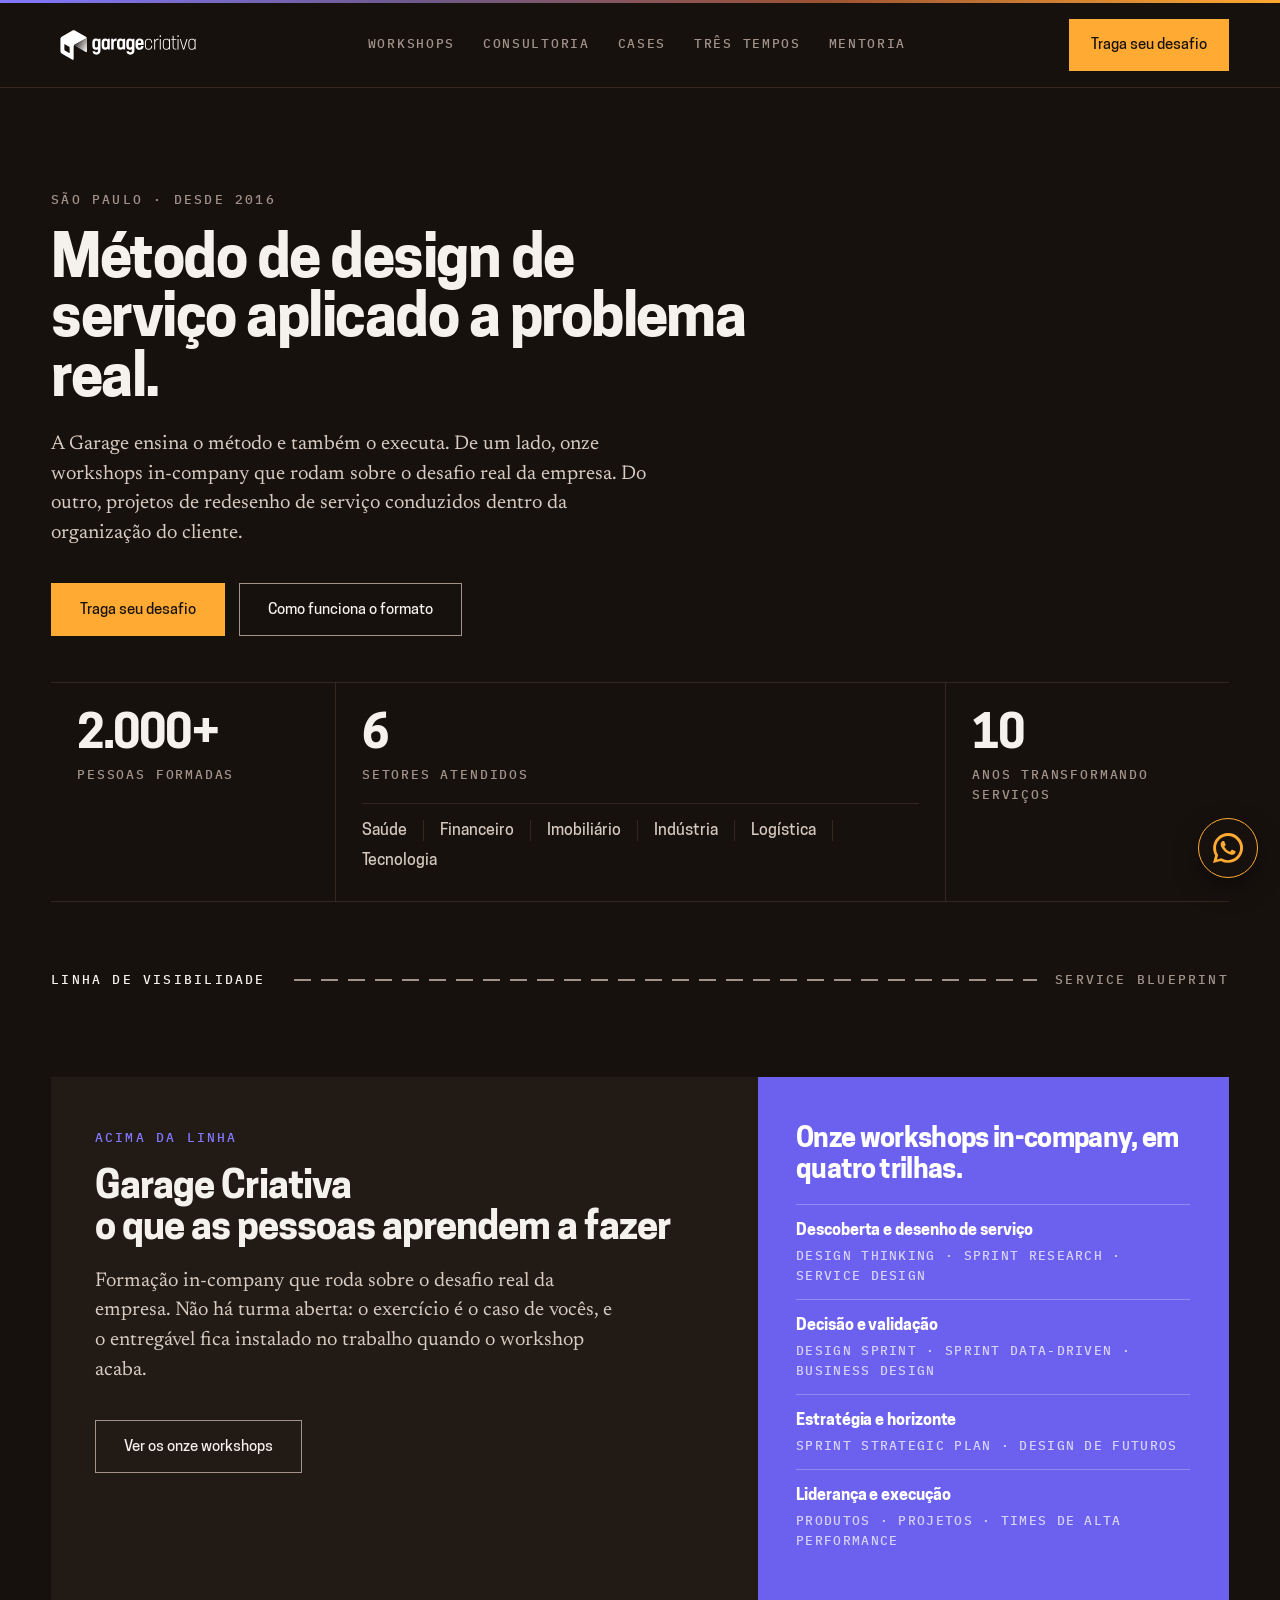
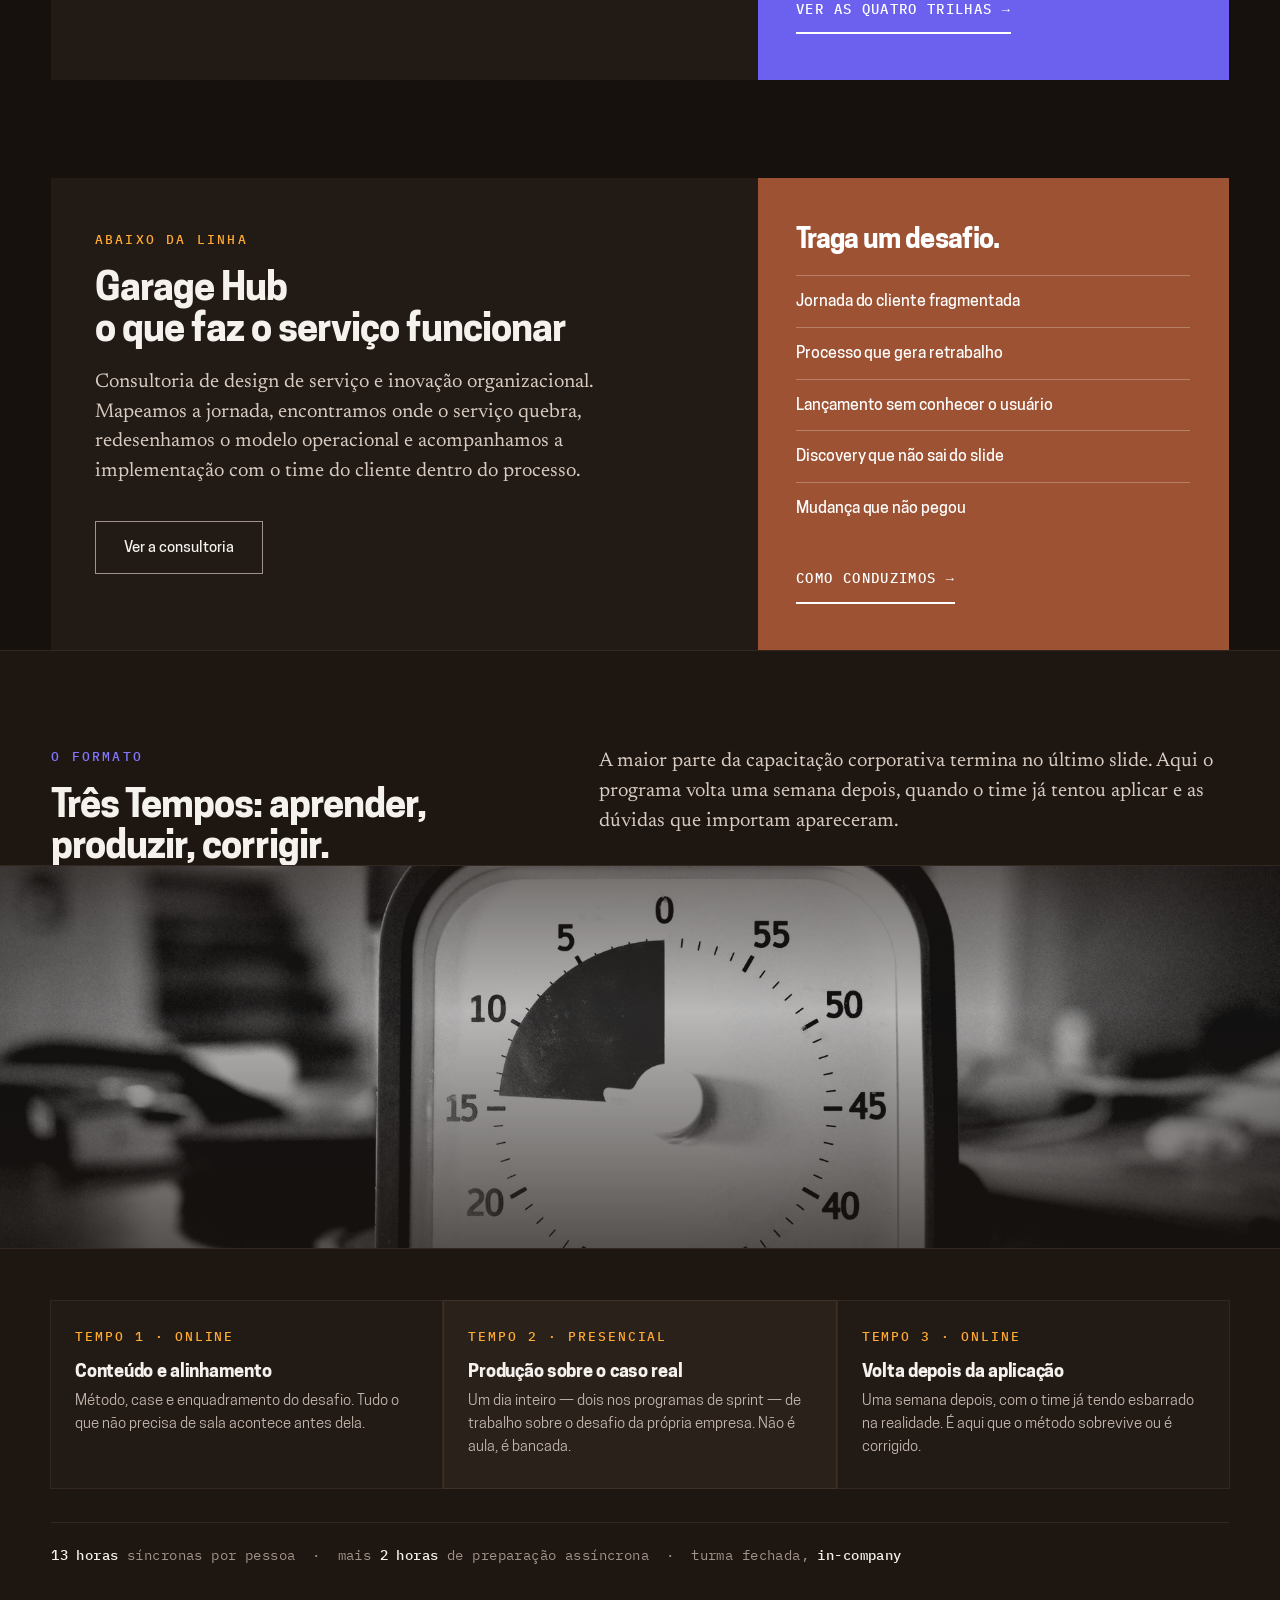
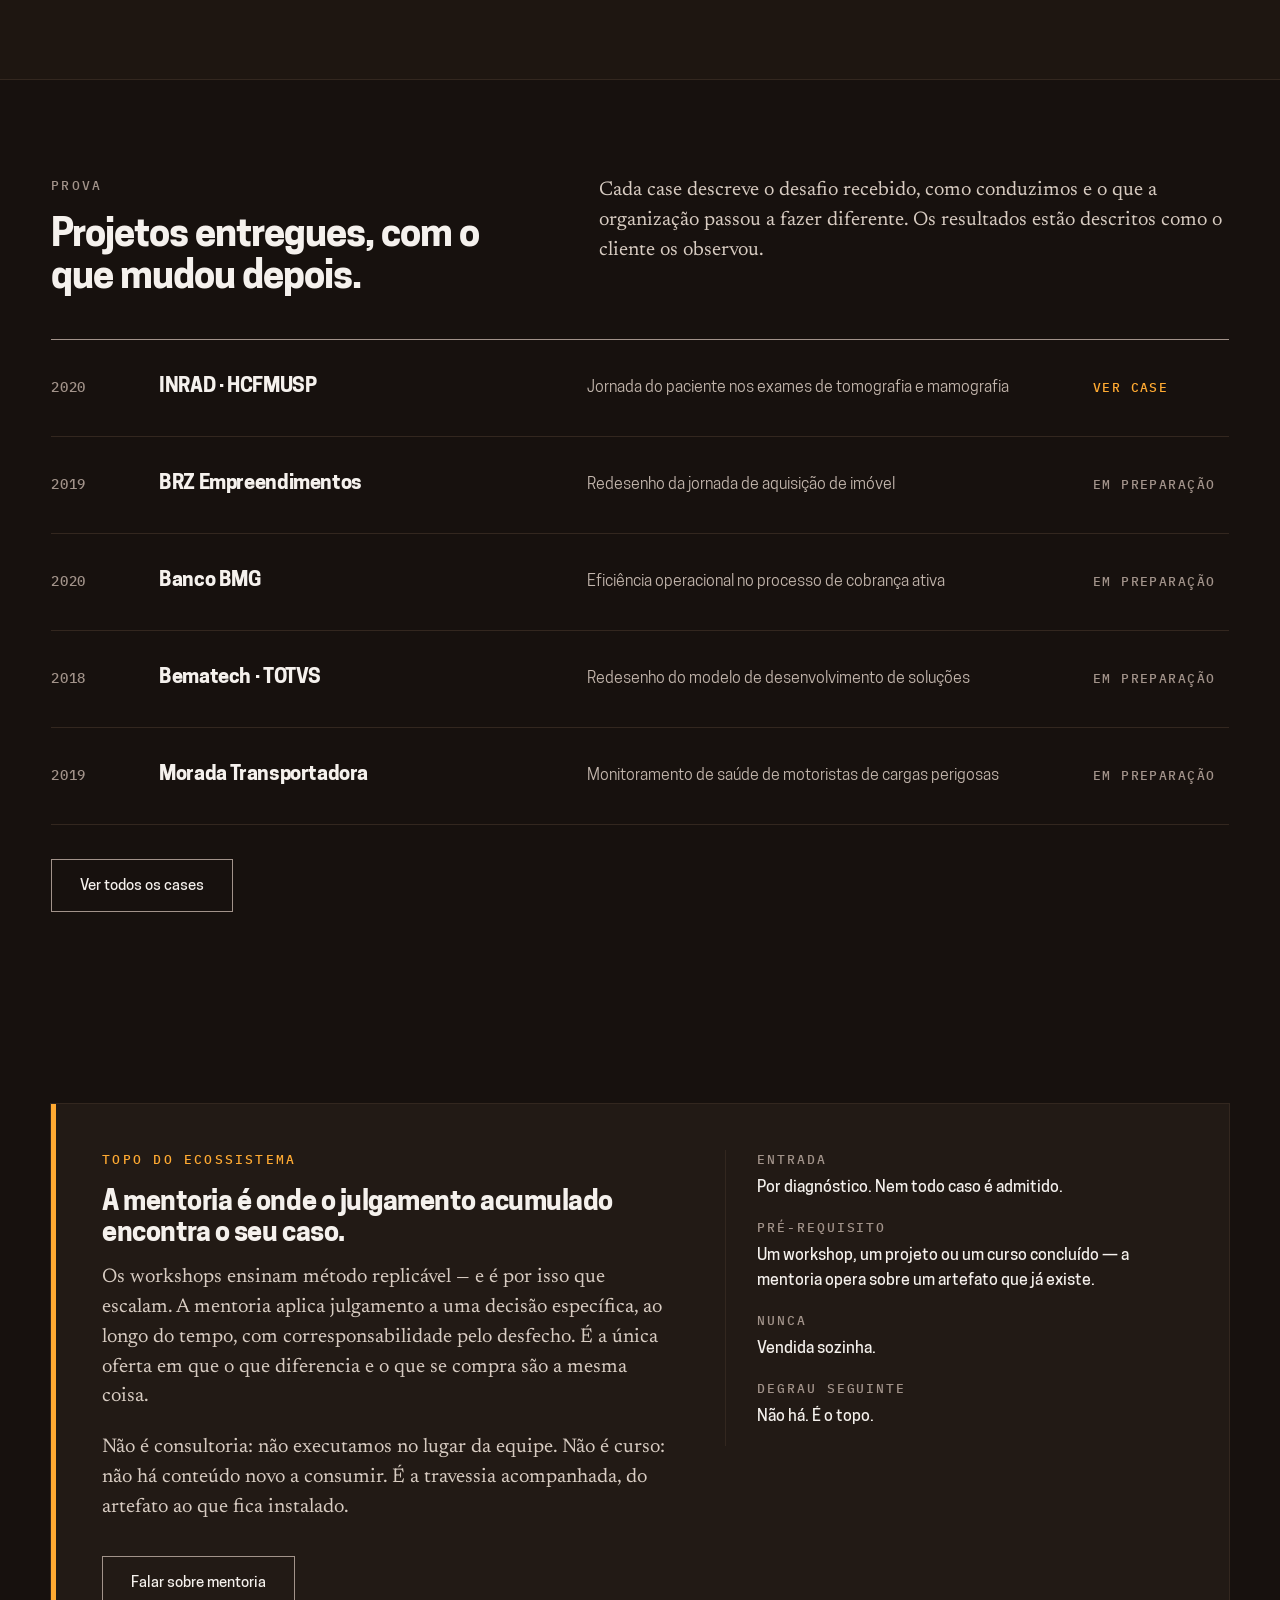
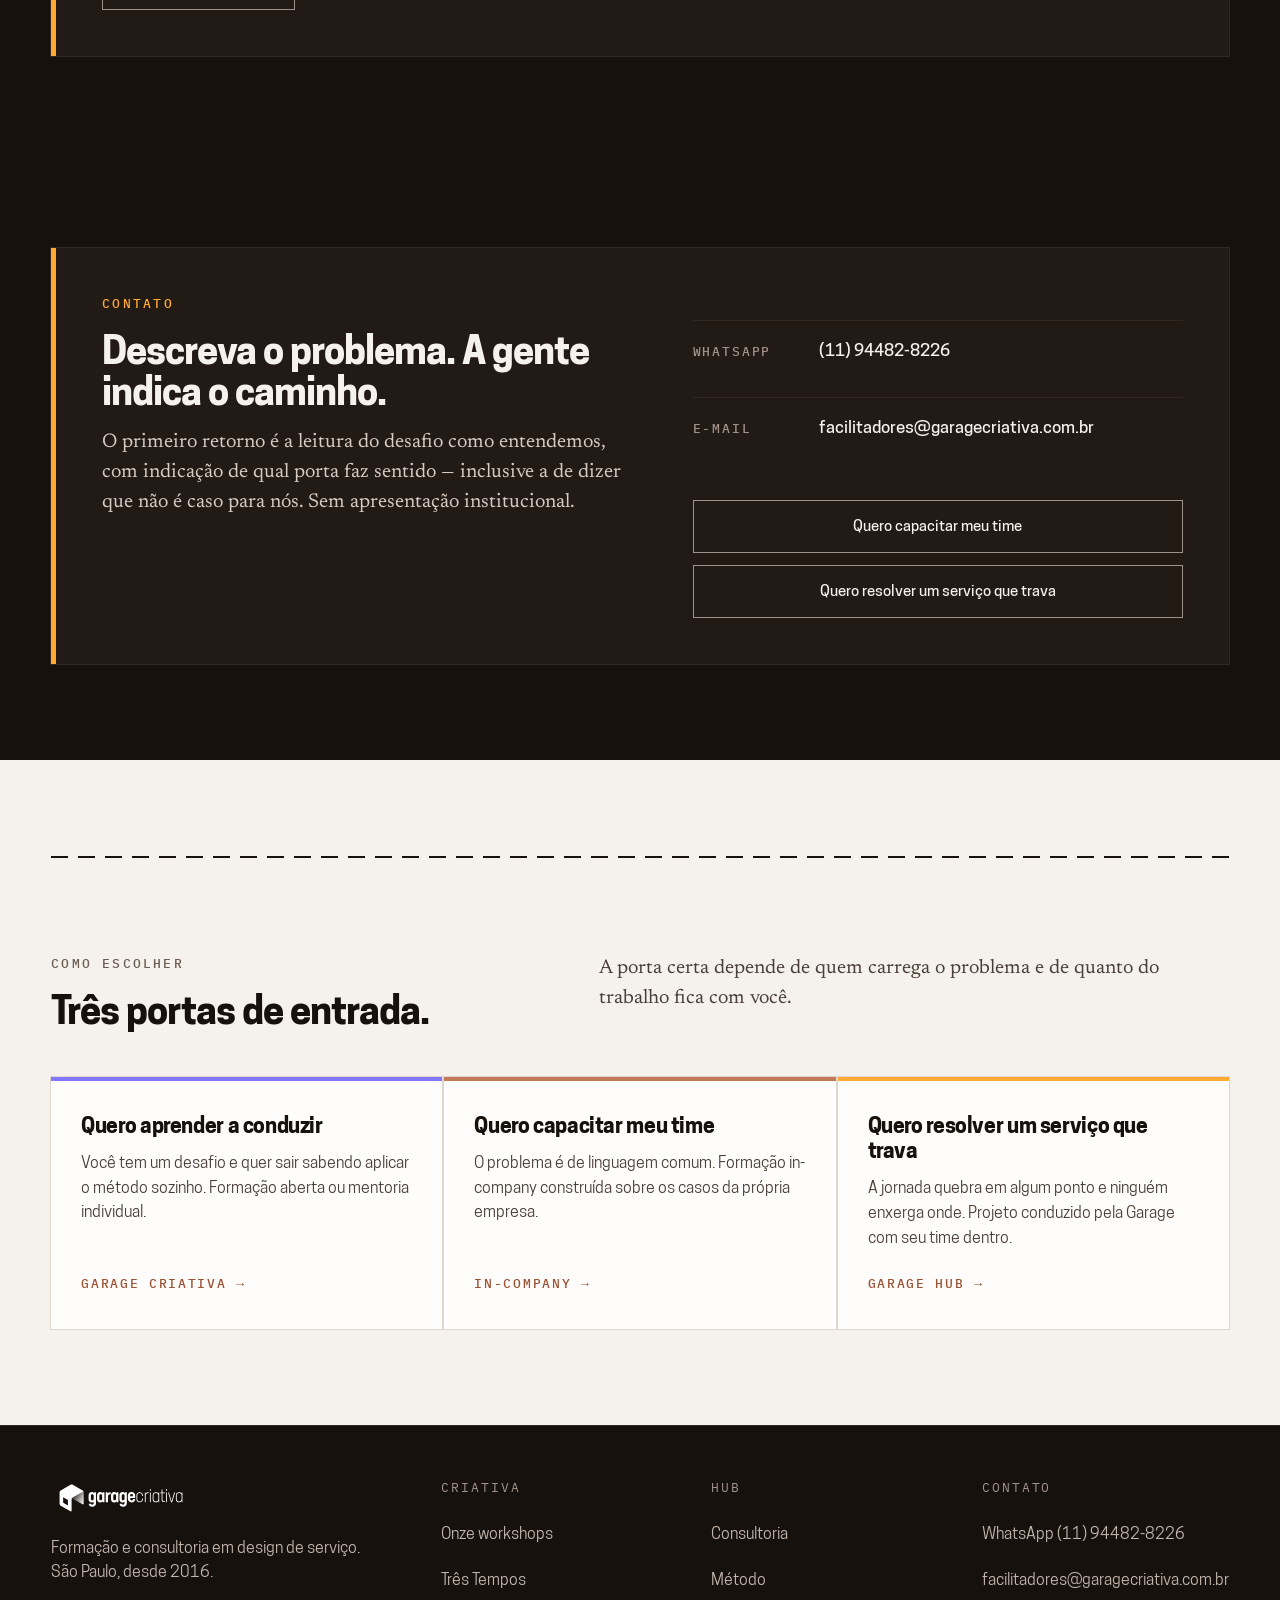
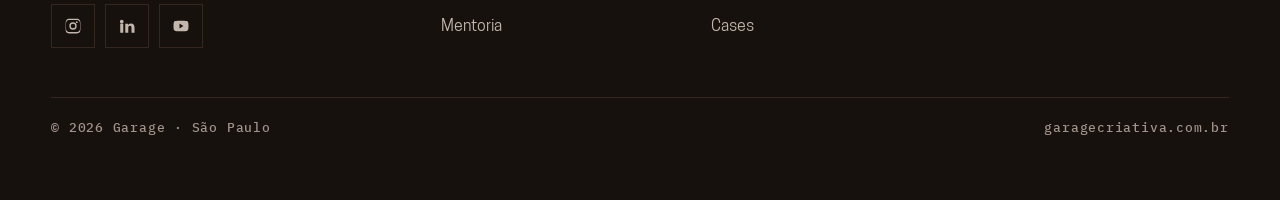
==== index.html @ 60e98624 "Publica site da Garage Criativa V6.1 Seis páginas estáticas, fontes e imagens locais, sem CDN extern" ====
<!DOCTYPE html>
<html lang="pt-BR">
<head>
<meta charset="utf-8">
<meta name="viewport" content="width=device-width,initial-scale=1">
<title>Garage · Formação e consultoria em design de serviço | São Paulo</title>
<meta name="description" content="Escola de inovação e consultoria de design de serviço em São Paulo, desde 2016. Onze workshops in-company e projetos de redesenho de serviço em saúde, financeiro, imobiliário e indústria.">
<link rel="canonical" href="https://www.garagecriativa.com.br/">
<link rel="icon" href="assets/favicon-32.png" sizes="32x32">
<link rel="icon" href="assets/favicon-512.png" sizes="512x512">
<link rel="apple-touch-icon" href="assets/favicon-180.png">
<meta property="og:title" content="Garage · Formação e consultoria em design de serviço">
<meta property="og:description" content="Escola de inovação e consultoria de design de serviço em São Paulo, desde 2016. Onze workshops in-company e projetos de redesenho de serviço em saúde, financeiro, imobiliário e indústria.">
<meta property="og:type" content="website">
<meta property="og:url" content="https://www.garagecriativa.com.br/">
<meta property="og:locale" content="pt_BR">
<meta property="og:site_name" content="Garage">
<meta property="og:image" content="https://www.garagecriativa.com.br/assets/og-garage.png">
<meta property="og:image:width" content="1200">
<meta property="og:image:height" content="630">
<meta name="twitter:card" content="summary_large_image">
<meta name="twitter:image" content="https://www.garagecriativa.com.br/assets/og-garage.png">
<meta name="theme-color" content="#17110E">
<link rel="preload" as="font" type="font/woff2" href="assets/fonts/cooper-hewitt-latin-700-normal.woff2" crossorigin>
<link rel="stylesheet" href="assets/garage.css">
<script type="application/ld+json">
{"@context":"https://schema.org","@type":"Organization","name":"Garage","url":"https://www.garagecriativa.com.br/","foundingDate":"2016","email":"facilitadores@garagecriativa.com.br","areaServed":"BR","logo":"https://www.garagecriativa.com.br/assets/og-garage.png","description":"Escola de inovação e consultoria de design de serviço.","sameAs":["https://www.instagram.com/garagecriativa/","https://www.linkedin.com/company/15260165/","https://www.youtube.com/c/GarageCriativa"],"subOrganization":[{"@type":"Organization","name":"Garage Criativa","description":"Escola de inovação — formação in-company em design de serviço, produto e agilidade."},{"@type":"Organization","name":"Garage Hub","description":"Consultoria de design de serviço e inovação organizacional."}]}
</script>
</head>
<body>
<a class="skip" href="#main">Ir para o conteúdo</a>
<div class="dusk"></div>

<header class="nav">
  <div class="wrap nav__in">
    <a class="nav__logo" href="index.html" aria-label="Garage"><img src="assets/logo/gc-horizontal-negativo.svg" alt="Garage" width="158" height="44"></a>
    <nav aria-label="Principal">
      <ul class="nav__links">
        <li><a href="workshops.html">Workshops</a></li>
        <li><a href="hub.html">Consultoria</a></li>
        <li><a href="cases.html">Cases</a></li>
        <li><a href="index.html#formato">Três Tempos</a></li>
        <li><a href="workshops.html#mentoria">Mentoria</a></li>
      </ul>
    </nav>
    <a class="nav__cta" href="#contato">Traga seu desafio</a>
    <button class="nav__burger" type="button" aria-expanded="false"
            aria-controls="nav-panel" aria-label="Abrir menu"><span></span></button>
  </div>
  <div class="nav__panel" id="nav-panel">
    <ul>
      <li><a href="workshops.html">Workshops</a></li>
      <li><a href="hub.html">Consultoria</a></li>
      <li><a href="cases.html">Cases</a></li>
      <li><a href="index.html#formato">Três Tempos</a></li>
      <li><a href="workshops.html#mentoria">Mentoria</a></li>
    </ul>
    <a class="nav__panel-cta" href="#contato">Traga seu desafio</a>
  </div>
</header>

<main id="main">

  <section class="hero">
    <div class="wrap">
      <span class="lbl">São Paulo · desde 2016</span>
      <h1 class="d1">Método de design de serviço aplicado a problema real.</h1>
      <p class="lede">A Garage ensina o método e também o executa. De um lado, onze workshops in-company que rodam sobre o desafio real da empresa. Do outro, projetos de redesenho de serviço conduzidos dentro da organização do cliente.</p>
      <div class="btnrow">
        <a class="btn" href="#contato">Traga seu desafio</a>
        <a class="btn btn--ghost" href="#formato">Como funciona o formato</a>
      </div>
      <div class="proof" aria-label="Prova">
        <div class="proof__i">
          <strong class="proof__n" data-count="2000" data-suffix="+">2.000+</strong>
          <span class="proof__l">pessoas formadas</span>
        </div>
        <div class="proof__i">
          <strong class="proof__n" data-count="6">6</strong>
          <span class="proof__l">setores atendidos</span>
          <div class="proof__tags">
            <span>Saúde</span><span>Financeiro</span><span>Imobiliário</span>
            <span>Indústria</span><span>Logística</span><span>Tecnologia</span>
          </div>
        </div>
        <div class="proof__i">
          <strong class="proof__n" data-count="10">10</strong>
          <span class="proof__l">anos transformando serviços</span>
        </div>
      </div>
    </div>
  </section>

  <div class="wrap">
    <div class="visline" role="separator" aria-label="Linha de visibilidade">
      <span class="visline__tag">Linha de visibilidade</span>
      <span class="visline__tag visline__tag--end">service blueprint</span>
    </div>
  </div>

  <!-- ACIMA DA LINHA — a frente visível -->
  <div class="wrap">
    <section class="slab slab--cri" data-brand="criativa" aria-labelledby="t-cri">
      <div class="slab__l">
        <span class="lbl lbl--acc">Acima da linha</span>
        <h2 class="d2" id="t-cri">Garage Criativa<br>o que as pessoas aprendem a fazer</h2>
        <p class="lede" style="margin-top:20px;max-width:48ch">Formação in-company que roda sobre o desafio real da empresa. Não há turma aberta: o exercício é o caso de vocês, e o entregável fica instalado no trabalho quando o workshop acaba.</p>
        <div class="btnrow"><a class="btn btn--ghost" href="workshops.html">Ver os onze workshops</a></div>
      </div>
      <div class="slab__r">
        <div>
          <div class="q">Onze workshops in-company, em quatro trilhas.</div>
          <ul>
            <li><b>Descoberta e desenho de serviço</b><i>Design Thinking · Sprint Research · Service Design</i></li>
            <li><b>Decisão e validação</b><i>Design Sprint · Sprint Data-Driven · Business Design</i></li>
            <li><b>Estratégia e horizonte</b><i>Sprint Strategic Plan · Design de Futuros</i></li>
            <li><b>Liderança e execução</b><i>Produtos · Projetos · Times de alta performance</i></li>
          </ul>
        </div>
        <a class="slab__go" href="workshops.html">Ver as quatro trilhas →</a>
      </div>
    </section>
  </div>

  <div class="wrap" style="margin-top:var(--lane)"><div class="visline" aria-hidden="true"></div></div>

  <!-- ABAIXO DA LINHA — o bastidor -->
  <div class="wrap">
    <section class="slab slab--hub" data-brand="hub" aria-labelledby="t-hub" style="margin-top:0">
      <div class="slab__l">
        <span class="lbl lbl--acc">Abaixo da linha</span>
        <h2 class="d2" id="t-hub">Garage Hub<br>o que faz o serviço funcionar</h2>
        <p class="lede" style="margin-top:20px;max-width:46ch">Consultoria de design de serviço e inovação organizacional. Mapeamos a jornada, encontramos onde o serviço quebra, redesenhamos o modelo operacional e acompanhamos a implementação com o time do cliente dentro do processo.</p>
        <div class="btnrow"><a class="btn btn--ghost" href="hub.html">Ver a consultoria</a></div>
      </div>
      <div class="slab__r">
        <div>
          <div class="q">Traga um desafio.</div>
          <ul>
            <li>Jornada do cliente fragmentada</li>
            <li>Processo que gera retrabalho</li>
            <li>Lançamento sem conhecer o usuário</li>
            <li>Discovery que não sai do slide</li>
            <li>Mudança que não pegou</li>
          </ul>
        </div>
        <a class="slab__go" href="hub.html">Como conduzimos →</a>
      </div>
    </section>
  </div>

  <!-- FORMATO -->
  <section class="lane lane--full" data-brand="criativa" id="formato">
    <div class="wrap">
      <div class="head">
        <div>
          <span class="lbl lbl--acc">O formato</span>
          <h2 class="d2">Três Tempos: aprender, produzir, corrigir.</h2>
        </div>
        <p class="lede">A maior parte da capacitação corporativa termina no último slide. Aqui o programa volta uma semana depois, quando o time já tentou aplicar e as dúvidas que importam apareceram.</p>
      </div>
    </div>
    <div class="band band--tall" style="margin-bottom:clamp(34px,4vw,60px)">
      <img src="assets/img/tres-tempos.jpg" alt="" width="1800" height="551" loading="lazy" decoding="async">
    </div>
    <div class="wrap">
      <div class="tempos">
        <div class="tempo">
          <span class="tempo__t">Tempo 1 · online</span>
          <h4>Conteúdo e alinhamento</h4>
          <p>Método, case e enquadramento do desafio. Tudo o que não precisa de sala acontece antes dela.</p>
        </div>
        <div class="tempo tempo--mid">
          <span class="tempo__t">Tempo 2 · presencial</span>
          <h4>Produção sobre o caso real</h4>
          <p>Um dia inteiro — dois nos programas de sprint — de trabalho sobre o desafio da própria empresa. Não é aula, é bancada.</p>
        </div>
        <div class="tempo">
          <span class="tempo__t">Tempo 3 · online</span>
          <h4>Volta depois da aplicação</h4>
          <p>Uma semana depois, com o time já tendo esbarrado na realidade. É aqui que o método sobrevive ou é corrigido.</p>
        </div>
      </div>
      <p class="ctx" style="margin-top:34px"><span><b>13 horas</b> síncronas por pessoa</span> &nbsp;·&nbsp; <span>mais <b>2 horas</b> de preparação assíncrona</span> &nbsp;·&nbsp; <span>turma fechada, <b>in-company</b></span></p>
    </div>
  </section>

  <!-- PROVA -->
  <section class="lane" data-brand="hub">
    <div class="wrap">
      <div class="head">
        <div>
          <span class="lbl">Prova</span>
          <h2 class="d2">Projetos entregues, com o que mudou depois.</h2>
        </div>
        <p class="lede">Cada case descreve o desafio recebido, como conduzimos e o que a organização passou a fazer diferente. Os resultados estão descritos como o cliente os observou.</p>
      </div>
      <div class="cases">
        <a class="case" href="case-inrad.html">
          <span class="case__yr">2020</span><span class="case__cli">INRAD · HCFMUSP</span>
          <span class="case__what">Jornada do paciente nos exames de tomografia e mamografia</span>
          <span class="case__go">Ver case</span>
        </a>
        <div class="case case--soon">
          <span class="case__yr">2019</span><span class="case__cli">BRZ Empreendimentos</span>
          <span class="case__what">Redesenho da jornada de aquisição de imóvel</span>
          <span class="case__go">Em preparação</span>
        </div>
        <div class="case case--soon">
          <span class="case__yr">2020</span><span class="case__cli">Banco BMG</span>
          <span class="case__what">Eficiência operacional no processo de cobrança ativa</span>
          <span class="case__go">Em preparação</span>
        </div>
        <div class="case case--soon">
          <span class="case__yr">2018</span><span class="case__cli">Bematech · TOTVS</span>
          <span class="case__what">Redesenho do modelo de desenvolvimento de soluções</span>
          <span class="case__go">Em preparação</span>
        </div>
        <div class="case case--soon">
          <span class="case__yr">2019</span><span class="case__cli">Morada Transportadora</span>
          <span class="case__what">Monitoramento de saúde de motoristas de cargas perigosas</span>
          <span class="case__go">Em preparação</span>
        </div>
      </div>
      <div class="btnrow"><a class="btn btn--ghost" href="cases.html">Ver todos os cases</a></div>
    </div>
  </section>

  <!-- PREMIUM -->
  <section class="lane" data-brand="hub" style="padding-top:0">
    <div class="wrap">
      <div class="premium">
        <div>
          <span class="lbl lbl--acc">Topo do ecossistema</span>
          <h2 class="d3" style="margin-bottom:16px">A mentoria é onde o julgamento acumulado encontra o seu caso.</h2>
          <p class="lede">Os workshops ensinam método replicável — e é por isso que escalam. A mentoria aplica julgamento a uma decisão específica, ao longo do tempo, com corresponsabilidade pelo desfecho. É a única oferta em que o que diferencia e o que se compra são a mesma coisa.</p>
          <p class="lede" style="margin-top:16px">Não é consultoria: não executamos no lugar da equipe. Não é curso: não há conteúdo novo a consumir. É a travessia acompanhada, do artefato ao que fica instalado.</p>
          <div class="btnrow"><a class="btn btn--ghost" href="#contato">Falar sobre mentoria</a></div>
        </div>
        <div class="premium__side">
          <dl>
            <dt>Entrada</dt><dd>Por diagnóstico. Nem todo caso é admitido.</dd>
            <dt>Pré-requisito</dt><dd>Um workshop, um projeto ou um curso concluído — a mentoria opera sobre um artefato que já existe.</dd>
            <dt>Nunca</dt><dd>Vendida sozinha.</dd>
            <dt>Degrau seguinte</dt><dd>Não há. É o topo.</dd>
          </dl>
        </div>
      </div>
    </div>
  </section>


  <!-- CONTATO -->
  <section class="lane" id="contato" data-brand="hub" style="padding-top:0">
    <div class="wrap">
      <div class="contato">
        <div>
          <span class="lbl lbl--acc">Contato</span>
          <h2 class="d2" style="margin-bottom:16px">Descreva o problema. A gente indica o caminho.</h2>
          <p class="lede">O primeiro retorno é a leitura do desafio como entendemos, com indicação de qual porta faz sentido — inclusive a de dizer que não é caso para nós. Sem apresentação institucional.</p>
        </div>
        <div>
          <ul class="contato__ways">
            <li><a href="https://wa.me/5511944828226" rel="noopener" target="_blank"><span class="k">WhatsApp</span><span>(11) 94482-8226</span></a></li>
            <li><a href="mailto:facilitadores@garagecriativa.com.br"><span class="k">E-mail</span><span>facilitadores@garagecriativa.com.br</span></a></li>
          </ul>
          <div class="contato__doors">
            <a class="btn btn--ghost" href="workshops.html#contato">Quero capacitar meu time</a>
            <a class="btn btn--ghost" href="hub.html#contato">Quero resolver um serviço que trava</a>
          </div>
        </div>
      </div>
    </div>
  </section>

  <!-- PORTAS — superfície clara, para decidir -->
  <section class="lane lane--paper" id="portas">
    <div class="wrap">
      <div class="visline visline--onPaper" aria-hidden="true" style="margin-bottom:var(--lane)"></div>
      <div class="head">
        <div>
          <span class="lbl">Como escolher</span>
          <h2 class="d2">Três portas de entrada.</h2>
        </div>
        <p class="lede">A porta certa depende de quem carrega o problema e de quanto do trabalho fica com você.</p>
      </div>
      <div class="doors">
        <a class="door door--cri" href="workshops.html">
          <h3>Quero aprender a conduzir</h3>
          <p>Você tem um desafio e quer sair sabendo aplicar o método sozinho. Formação aberta ou mentoria individual.</p>
          <span class="door__go">Garage Criativa →</span>
        </a>
        <a class="door door--brick" href="workshops.html">
          <h3>Quero capacitar meu time</h3>
          <p>O problema é de linguagem comum. Formação in-company construída sobre os casos da própria empresa.</p>
          <span class="door__go">In-company →</span>
        </a>
        <a class="door door--hub" href="hub.html">
          <h3>Quero resolver um serviço que trava</h3>
          <p>A jornada quebra em algum ponto e ninguém enxerga onde. Projeto conduzido pela Garage com seu time dentro.</p>
          <span class="door__go">Garage Hub →</span>
        </a>
      </div>
    </div>
  </section>

</main>
<footer class="foot">
  <div class="wrap">
    <div class="foot__grid">
      <div>
        <img src="assets/logo/gc-horizontal-negativo.svg" alt="Garage" width="180" height="40">
        <p style="color:#C3B6AD;font-weight:400;max-width:32ch;margin:0">Formação e consultoria em design de serviço. São Paulo, desde 2016.</p>
        <div class="foot__social">
        <a href="https://www.instagram.com/garagecriativa/" aria-label="Instagram" rel="noopener" target="_blank"><svg viewBox="0 0 24 24" aria-hidden="true"><path d="M12 2.2c3.2 0 3.6 0 4.9.07 1.2.05 1.8.25 2.2.42.6.22 1 .48 1.4.9.4.4.7.8.9 1.4.2.4.4 1 .4 2.2.1 1.3.1 1.7.1 4.9s0 3.6-.1 4.9c0 1.2-.2 1.8-.4 2.2a3.7 3.7 0 0 1-.9 1.4c-.4.4-.8.7-1.4.9-.4.2-1 .4-2.2.4-1.3.1-1.7.1-4.9.1s-3.6 0-4.9-.1c-1.2 0-1.8-.2-2.2-.4a3.7 3.7 0 0 1-1.4-.9 3.7 3.7 0 0 1-.9-1.4c-.2-.4-.4-1-.4-2.2C2.2 15.6 2.2 15.2 2.2 12s0-3.6.1-4.9c0-1.2.2-1.8.4-2.2.2-.6.5-1 .9-1.4.4-.4.8-.7 1.4-.9.4-.2 1-.4 2.2-.4C8.4 2.2 8.8 2.2 12 2.2Zm0 1.8c-3.1 0-3.5 0-4.8.07-1.1.05-1.7.24-2.1.4-.5.2-.9.44-1.2.78-.34.33-.57.7-.78 1.2-.16.4-.35 1-.4 2.1C2.7 9.8 2.7 10.2 2.7 12s0 2.2.07 3.5c.05 1.1.24 1.7.4 2.1.2.5.44.9.78 1.2.33.34.7.57 1.2.78.4.16 1 .35 2.1.4 1.3.07 1.7.07 4.8.07s3.5 0 4.8-.07c1.1-.05 1.7-.24 2.1-.4.5-.2.9-.44 1.2-.78.34-.33.57-.7.78-1.2.16-.4.35-1 .4-2.1.07-1.3.07-1.7.07-3.5s0-2.2-.07-3.5c-.05-1.1-.24-1.7-.4-2.1a3 3 0 0 0-.78-1.2 3 3 0 0 0-1.2-.78c-.4-.16-1-.35-2.1-.4C15.5 4 15.1 4 12 4Zm0 3.1a4.9 4.9 0 1 1 0 9.8 4.9 4.9 0 0 1 0-9.8Zm0 8a3.1 3.1 0 1 0 0-6.2 3.1 3.1 0 0 0 0 6.2Zm6.2-8.2a1.15 1.15 0 1 1-2.3 0 1.15 1.15 0 0 1 2.3 0Z"/></svg></a>
        <a href="https://www.linkedin.com/company/15260165/" aria-label="LinkedIn" rel="noopener" target="_blank"><svg viewBox="0 0 24 24" aria-hidden="true"><path d="M4.98 3.5a2.5 2.5 0 1 1 0 5 2.5 2.5 0 0 1 0-5ZM3 9h4v12H3V9Zm6.5 0h3.8v1.7h.05c.53-1 1.83-2.05 3.77-2.05C21 8.65 22 10.9 22 14.1V21h-4v-6.1c0-1.45-.03-3.3-2-3.3-2 0-2.3 1.57-2.3 3.2V21h-4V9Z"/></svg></a>
        <a href="https://www.youtube.com/c/GarageCriativa" aria-label="YouTube" rel="noopener" target="_blank"><svg viewBox="0 0 24 24" aria-hidden="true"><path d="M21.6 7.2a2.5 2.5 0 0 0-1.76-1.77C18.25 5 12 5 12 5s-6.25 0-7.84.43A2.5 2.5 0 0 0 2.4 7.2C2 8.8 2 12 2 12s0 3.2.4 4.8a2.5 2.5 0 0 0 1.76 1.77C5.75 19 12 19 12 19s6.25 0 7.84-.43a2.5 2.5 0 0 0 1.76-1.77C22 15.2 22 12 22 12s0-3.2-.4-4.8ZM10 15.2V8.8l5.2 3.2-5.2 3.2Z"/></svg></a>
        </div>
      </div>
      <div><h5>Criativa</h5><ul>
        <li><a href="workshops.html">Onze workshops</a></li>
        <li><a href="index.html#formato">Três Tempos</a></li>
        <li><a href="workshops.html#mentoria">Mentoria</a></li>
      </ul></div>
      <div><h5>Hub</h5><ul>
        <li><a href="hub.html">Consultoria</a></li>
        <li><a href="hub.html#metodo">Método</a></li>
        <li><a href="cases.html">Cases</a></li>
      </ul></div>
      <div><h5>Contato</h5><ul>
        <li><a href="https://wa.me/5511944828226" rel="noopener" target="_blank">WhatsApp (11) 94482-8226</a></li>
        <li><a href="mailto:facilitadores@garagecriativa.com.br">facilitadores@garagecriativa.com.br</a></li>
      </ul></div>
    </div>
    <div class="foot__legal"><span>© 2026 Garage · São Paulo</span><span>garagecriativa.com.br</span></div>
  </div>
</footer>
<a class="wa" href="https://wa.me/5511944828226" target="_blank" rel="noopener noreferrer" aria-label="Falar com a Garage no WhatsApp">
  <span class="wa__t">Falar no WhatsApp</span>
  <svg viewBox="0 0 24 24" aria-hidden="true"><path d="M17.47 14.38c-.3-.15-1.74-.86-2.01-.96-.27-.1-.47-.15-.66.15-.2.3-.76.96-.94 1.16-.17.2-.35.22-.64.08-.3-.15-1.25-.46-2.38-1.47-.88-.78-1.47-1.75-1.65-2.05-.17-.3-.02-.46.13-.6.14-.14.3-.35.45-.53.15-.18.2-.3.3-.5.1-.2.05-.38-.02-.53-.08-.15-.66-1.6-.9-2.19-.24-.57-.48-.5-.66-.5l-.56-.01c-.2 0-.51.07-.78.37-.27.3-1.02 1-1.02 2.43s1.05 2.82 1.2 3.02c.15.2 2.06 3.15 5 4.42.7.3 1.24.48 1.67.62.7.22 1.34.19 1.84.12.56-.09 1.74-.71 1.98-1.4.25-.69.25-1.28.17-1.4-.07-.13-.27-.2-.56-.35M12.05 21.7h-.02a9.6 9.6 0 0 1-4.9-1.34l-.35-.21-3.64.96.97-3.55-.23-.36a9.58 9.58 0 0 1-1.47-5.12c0-5.3 4.32-9.6 9.63-9.6a9.56 9.56 0 0 1 6.8 2.82 9.5 9.5 0 0 1 2.82 6.79c0 5.3-4.32 9.61-9.61 9.61M20.5 3.5A11.9 11.9 0 0 0 12.05.02C5.46.02.1 5.38.1 11.97c0 2.1.55 4.16 1.6 5.98L0 24l6.2-1.63a11.93 11.93 0 0 0 5.85 1.5h.01c6.58 0 11.94-5.36 11.95-11.95a11.87 11.87 0 0 0-3.5-8.42"/></svg>
</a>
<script src="assets/motion.js" defer></script>
</body>
</html>
---- assets/garage.css ----
/* ==========================================================
   GARAGE · Design System V1 — direção "Hora Azul"
   Escuro dominante. O claro é a mesa de leitura, não o chão.
   Assinatura: a linha de visibilidade do service blueprint.
   ========================================================== */

@font-face{font-family:"Cooper Hewitt";src:url("fonts/cooper-hewitt-latin-400-normal.woff2") format("woff2");font-weight:400;font-display:swap}
@font-face{font-family:"Cooper Hewitt";src:url("fonts/cooper-hewitt-latin-500-normal.woff2") format("woff2");font-weight:500;font-display:swap}
@font-face{font-family:"Cooper Hewitt";src:url("fonts/cooper-hewitt-latin-700-normal.woff2") format("woff2");font-weight:700;font-display:swap}
@font-face{font-family:"Newsreader";src:url("fonts/newsreader-latin-400-normal.woff2") format("woff2");font-weight:400;font-display:swap}
@font-face{font-family:"Newsreader";src:url("fonts/newsreader-latin-500-normal.woff2") format("woff2");font-weight:500;font-display:swap}
@font-face{font-family:"Plex Mono";src:url("fonts/ibm-plex-mono-latin-400-normal.woff2") format("woff2");font-weight:400;font-display:swap}
@font-face{font-family:"Plex Mono";src:url("fonts/ibm-plex-mono-latin-500-normal.woff2") format("woff2");font-weight:500;font-display:swap}

:root{
  /* chão escuro — carvão com tijolo dentro, não preto de SaaS */
  --char:#17110E;
  --char-up:#221A15;      /* superfície elevada */
  --char-line:#33271F;    /* fio sobre escuro */
  --dim:#A2938A;          /* texto secundário no escuro */
  --dimmer:#6E625B;

  /* matéria */
  --brick:#9C5233;
  --brick-lt:#C4785A;

  /* marca */
  --cri:#8278FF;
  --cri-deep:#6C60EE;     /* superfície: aceita texto branco (4.62) */
  --cri-lt:#B4AEFF;
  --hub:#FFAA32;
  --hub-deep:#9C5233;     /* superfície: aceita texto branco (5.72) */
  --hub-lt:#FFCC84;

  /* mesa de leitura */
  --paper:#F5F1ED;
  --paper-line:#DFD7CE;
  --ink:#17110E;
  --ink-2:#4A3F38;

  --accent:var(--hub);
  --sans:"Cooper Hewitt",system-ui,-apple-system,sans-serif;
  --serif:"Newsreader",Georgia,serif;
  --mono:"Plex Mono",ui-monospace,Menlo,monospace;

  --gut:clamp(20px,4vw,60px);
  --lane:clamp(58px,7.5vw,120px);
  --wide:1300px;
  --readgap:clamp(28px,5vw,76px);
}
[data-brand="criativa"]{--accent:var(--cri)}
[data-brand="hub"]{--accent:var(--hub)}

*,*::before,*::after{box-sizing:border-box}
html{-webkit-text-size-adjust:100%;scroll-behavior:smooth}
body{
  margin:0;background:var(--char);color:var(--paper);
  font-family:var(--sans);font-size:17.5px;line-height:1.55;
  font-weight:500;                 /* no escuro o corpo engorda — halação */
  -webkit-font-smoothing:antialiased;
}
img,svg{display:block;max-width:100%}
a{color:inherit}
.wrap{max-width:var(--wide);margin:0 auto;padding:0 var(--gut)}

/* ---------- rótulo utilitário: anotação de blueprint ---------- */
.lbl{font-family:var(--mono);font-weight:500;font-size:12.5px;letter-spacing:.17em;
  text-transform:uppercase;color:var(--dim);display:block;margin-bottom:16px}
.lbl--acc{color:var(--accent)}

/* ---------- escala ---------- */
h1,h2,h3,h4{margin:0;font-weight:700;letter-spacing:-.026em;line-height:1.03}
.d1{font-size:clamp(33px,4.6vw,58px)}
.d2{font-size:clamp(25px,3vw,39px);line-height:1.07}
.d3{font-size:clamp(20px,2.1vw,27px);line-height:1.14;letter-spacing:-.018em}
.lede{font-family:var(--serif);font-weight:400;font-size:clamp(17.5px,1.55vw,20.5px);
  line-height:1.5;color:#D8CCC2;letter-spacing:0}
p{margin:0 0 1.05em}

/* ---------- barra de crepúsculo: violeta → tijolo → âmbar ---------- */
.dusk{height:3px;background:linear-gradient(90deg,var(--cri) 0%,#6E5A8C 32%,var(--brick) 64%,var(--hub) 100%)}

/* ---------- linha de visibilidade ---------- */
.visline{position:relative;height:2px;margin:0}
.visline::before{content:"";position:absolute;inset:0;
  background-image:linear-gradient(90deg,var(--dim) 0 17px,transparent 17px 27px);
  background-size:27px 2px;background-repeat:repeat-x;transform-origin:left center}
.visline__tag{position:absolute;top:-9px;left:0;background:var(--char);padding-right:18px;
  font-family:var(--mono);font-weight:500;font-size:12.5px;letter-spacing:.17em;
  text-transform:uppercase;color:var(--paper)}
.visline__tag--end{left:auto;right:0;padding:0 0 0 18px;color:var(--dim)}
.visline--onPaper::before{background-image:linear-gradient(90deg,var(--ink) 0 17px,transparent 17px 27px)}
.visline--onPaper .visline__tag{background:var(--paper);color:var(--ink)}
/* animação da linha movida para o sistema de movimento (fim do arquivo) */

/* ---------- cabeçalho ---------- */
.nav{position:sticky;top:0;z-index:50;background:var(--char);border-bottom:1px solid var(--char-line)}
.nav__in{display:flex;align-items:center;justify-content:space-between;gap:26px;height:84px}
.nav__logo img{height:44px;width:auto}
.nav__links{display:flex;gap:28px;list-style:none;margin:0;padding:0}
.nav__links a{font-family:var(--mono);font-weight:500;font-size:12px;letter-spacing:.13em;
  text-transform:uppercase;color:var(--dim);text-decoration:none;padding:5px 0;border-bottom:1px solid transparent}
.nav__links a:hover,.nav__links a[aria-current="page"]{color:var(--paper);border-bottom-color:var(--accent)}
.nav__cta{font-size:14px;font-weight:500;text-decoration:none;background:var(--accent);
  color:var(--char);padding:11px 20px;white-space:nowrap}
.nav__cta:hover{background:var(--paper)}
@media(max-width:900px){.nav__links{display:none}}

/* ---------- faixas ---------- */
.lane{padding:var(--lane) 0}
.lane--paper{background:var(--paper);color:var(--ink)}
.lane--paper .lede{color:var(--ink-2)}
.lane--paper .lbl{color:#6B5C51}
.lane--brick{background:var(--brick);color:#FFF3EC}
.head{display:grid;grid-template-columns:minmax(0,1fr) minmax(0,1.3fr);gap:clamp(24px,5vw,80px);align-items:start}
@media(max-width:880px){.head{grid-template-columns:1fr}}

/* ---------- hero ---------- */
.hero{padding:clamp(58px,8vw,110px) 0 clamp(44px,6vw,78px)}
.hero .d1{max-width:20ch}
.hero .lede{max-width:56ch;margin-top:24px}
.ctx{margin-top:40px;padding-top:18px;border-top:1px solid var(--char-line);
  font-family:var(--mono);font-weight:400;font-size:14px;letter-spacing:.03em;color:var(--dim);line-height:2}
.ctx b{color:var(--paper);font-weight:500}
.ctx span{white-space:nowrap}
.ctx{overflow-wrap:break-word}

/* ---------- bloco chapado: a cor ocupa superfície ---------- */
.slab{display:grid;grid-template-columns:minmax(0,1.5fr) minmax(0,1fr);min-height:300px;margin-top:var(--lane)}
@media(max-width:880px){.slab{grid-template-columns:1fr}}
.slab__l{padding:clamp(34px,4vw,58px) clamp(28px,3.4vw,52px)}
.slab__r{padding:clamp(32px,3.6vw,50px) clamp(26px,3vw,44px);display:flex;flex-direction:column;justify-content:space-between;gap:26px}
.slab--cri .slab__l{background:var(--char-up)}
.slab--cri .slab__r{background:var(--cri-deep);color:#FFFFFF}
.slab--hub .slab__l{background:var(--char-up)}
.slab--hub .slab__r{background:var(--hub-deep);color:#FFFFFF}
.slab__r ul{list-style:none;margin:20px 0 0;padding:0}
.slab__r li{font-family:var(--sans);font-weight:500;font-size:16px;letter-spacing:-.005em;
  text-transform:none;padding:13px 0;border-top:1px solid rgba(255,255,255,.26);color:#fff}
.slab__r li b{font-weight:700}
.slab__r li i{font-style:normal;font-family:var(--mono);font-size:11.5px;letter-spacing:.1em;
  text-transform:uppercase;color:rgba(255,255,255,.72);display:block;margin-top:3px}
.slab__r .q{font-size:27px;font-weight:700;letter-spacing:-.025em;line-height:1.13;color:#fff}
.slab__go{font-family:var(--mono);font-weight:500;font-size:13.5px;letter-spacing:.1em;text-transform:uppercase;
  text-decoration:none;border-bottom:2px solid currentColor;padding-bottom:4px;align-self:flex-start;color:#fff}

/* ---------- lista de cases ---------- */
.cases{border-top:1px solid var(--dim);margin-top:44px}
.case{display:grid;grid-template-columns:84px minmax(0,1.05fr) minmax(0,1.25fr) 108px;
  gap:24px;align-items:baseline;padding:26px 0;border-bottom:1px solid var(--char-line);text-decoration:none}
.case:hover{background:var(--char-up)}
.case__yr{font-family:var(--mono);font-weight:500;font-size:14px;color:var(--dim);letter-spacing:.05em}
.case__cli{font-size:19.5px;font-weight:700;letter-spacing:-.02em}
.case__what{font-size:16px;color:#C3B6AD;font-weight:400}
.case__go{font-family:var(--mono);font-weight:500;font-size:12px;letter-spacing:.11em;text-transform:uppercase;text-align:right;color:var(--hub)}
@media(max-width:860px){.case{grid-template-columns:1fr;gap:5px}.case__go{text-align:left;margin-top:6px}}

/* ---------- portas ---------- */
.doors{display:grid;grid-template-columns:repeat(auto-fit,minmax(300px,1fr));gap:2px;margin-top:42px}
/* na faixa clara os cartões são claros — nunca herdam tinta escura sobre fundo escuro */
.door{background:#FFFDFB;outline:1px solid var(--paper-line);padding:32px 30px 34px;
  display:flex;flex-direction:column;text-decoration:none;border-top:4px solid var(--accent);color:var(--ink)}
.door:hover{background:#FFF;outline-color:var(--ink)}
.door h3{font-size:21px;letter-spacing:-.018em;line-height:1.2;margin-bottom:13px;color:var(--ink)}
.door p{font-size:16px;color:var(--ink-2);font-weight:400;line-height:1.55;margin:0}
.door__go{margin-top:auto;padding-top:24px;font-family:var(--mono);font-weight:500;font-size:12px;
  letter-spacing:.13em;text-transform:uppercase;color:var(--brick)}
.door--cri{border-top-color:var(--cri)}
.door--brick{border-top-color:var(--brick-lt)}
.door--hub{border-top-color:var(--hub)}

/* ---------- painel de prova ---------- */
.proof{display:grid;grid-template-columns:1fr 2.15fr 1fr;margin-top:46px;
  border-top:1px solid var(--char-line);border-bottom:1px solid var(--char-line)}
.proof__i{padding:28px 26px 30px}
.proof__i+.proof__i{border-left:1px solid var(--char-line)}
.proof__n{display:block;font-size:clamp(34px,3.6vw,52px);font-weight:700;line-height:.88;letter-spacing:-.042em}
.proof__l{display:block;margin-top:13px;color:var(--dim);font-family:var(--mono);font-weight:500;
  font-size:12.5px;text-transform:uppercase;letter-spacing:.14em;line-height:1.6}
.proof__tags{display:flex;flex-wrap:wrap;gap:9px 0;margin-top:18px;border-top:1px solid var(--char-line);padding-top:16px}
.proof__tags span{font-size:15.5px;font-weight:500;color:#D6C9BF;padding-right:16px;margin-right:16px;
  border-right:1px solid var(--char-line);line-height:1.35}
.proof__tags span:last-child{border-right:none;margin-right:0;padding-right:0}
.lane--paper .proof,.lane--paper .proof__i+.proof__i{border-color:var(--paper-line)}
@media(max-width:760px){
  .proof{grid-template-columns:1fr 1fr}
  .proof__i:nth-child(2){grid-column:1/-1;grid-row:2;border-left:none;border-top:1px solid var(--char-line)}
  .proof__i:nth-child(3){border-left:1px solid var(--char-line)}
}

/* ---------- trilhas ---------- */
.trilhas{display:grid;grid-template-columns:repeat(auto-fit,minmax(258px,1fr));gap:2px;margin-top:44px}
.trilha{background:var(--char-up);outline:1px solid var(--char-line);padding:28px 26px 30px;border-top:4px solid var(--accent)}
.trilha__id{font-family:var(--mono);font-weight:500;font-size:12.5px;letter-spacing:.16em;color:var(--accent);display:block;margin-bottom:14px}
.trilha h3{font-size:19.5px;letter-spacing:-.018em;line-height:1.2;margin-bottom:10px}
.trilha__q{font-size:15.5px;color:#C3B6AD;font-weight:400;line-height:1.5;margin-bottom:20px}
.trilha ol{list-style:none;margin:0;padding:0;border-top:1px solid var(--char-line)}
.trilha li{padding:11px 0;border-bottom:1px solid var(--char-line);font-size:15.5px;font-weight:500}
.trilha li:last-child{border-bottom:none}
.trilha li span{font-family:var(--mono);font-size:11.5px;color:var(--dim);letter-spacing:.08em;margin-right:9px}
.wcard{display:grid;grid-template-columns:56px minmax(0,1fr) 128px;gap:22px;align-items:baseline;
  padding:24px 0;border-bottom:1px solid var(--char-line);text-decoration:none}
.wcard:hover{background:var(--char-up)}
.wcard__n{font-family:var(--mono);font-weight:500;font-size:14px;color:var(--accent);letter-spacing:.06em}
.wcard__t{display:block;font-size:19.5px;font-weight:700;letter-spacing:-.018em;line-height:1.24}
.wcard__d{display:block;font-size:15.5px;color:#C3B6AD;font-weight:400;margin-top:6px;line-height:1.5}
.wcard__h{font-family:var(--mono);font-size:12.5px;color:var(--dim);letter-spacing:.08em;text-align:right}
@media(max-width:820px){.wcard{grid-template-columns:1fr;gap:4px}.wcard__h{text-align:left;margin-top:8px}}
.tblock{margin-top:var(--lane)}
.tblock__h{display:flex;align-items:baseline;gap:18px;flex-wrap:wrap;
  border-top:4px solid var(--accent);padding-top:22px;margin-bottom:8px}
.tblock__id{font-family:var(--mono);font-weight:500;font-size:13px;letter-spacing:.17em;
  text-transform:uppercase;color:var(--accent)}
.tblock__q{font-size:16px;color:#C3B6AD;font-weight:400;margin-left:auto;max-width:46ch}
@media(max-width:820px){.tblock__q{margin-left:0}}
.t-a{border-top-color:var(--cri)} .t-b{border-top-color:var(--brick-lt)}
.t-c{border-top-color:var(--hub)} .t-d{border-top-color:#D8CCC2}

/* ---------- formato: os três tempos ---------- */
.tempos{display:grid;grid-template-columns:repeat(auto-fit,minmax(230px,1fr));gap:2px;margin-top:40px}
.tempo{background:var(--char-up);outline:1px solid var(--char-line);padding:26px 24px 30px}
.tempo__t{font-family:var(--mono);font-weight:500;font-size:12.5px;letter-spacing:.15em;text-transform:uppercase;color:var(--hub);display:block;margin-bottom:15px}
.tempo h4{font-size:18px;margin-bottom:9px;letter-spacing:-.015em}
.tempo p{font-size:15px;color:#C3B6AD;font-weight:400;line-height:1.52;margin:0}
.tempo--mid{background:#2A211B;outline-color:#3E3128}

/* ---------- destaque premium ---------- */
.premium{background:var(--char-up);outline:1px solid var(--char-line);border-left:5px solid var(--hub);
  padding:clamp(30px,3.6vw,50px);margin-top:var(--lane);display:grid;
  grid-template-columns:minmax(0,1.25fr) minmax(0,1fr);gap:clamp(26px,4vw,60px);align-items:start}
@media(max-width:880px){.premium{grid-template-columns:1fr}}
.premium__side{border-left:1px solid var(--char-line);padding-left:clamp(20px,2.4vw,34px)}
@media(max-width:880px){.premium__side{border-left:none;padding-left:0;border-top:1px solid var(--char-line);padding-top:26px}}
.premium__side dl{margin:0}
.premium__side dt{font-family:var(--mono);font-size:11.5px;letter-spacing:.15em;text-transform:uppercase;color:var(--dim);margin-bottom:5px}
.premium__side dd{margin:0 0 18px;font-size:16px;font-weight:500}

/* ---------- hero com imagem ---------- */
.hero--img{position:relative;overflow:hidden}
.hero--img .shot{position:absolute;inset:0;background:url("img/hero-oficina.jpg") center/cover no-repeat;opacity:.34}
.hero--img::after{content:"";position:absolute;inset:0;
  background:linear-gradient(90deg,var(--char) 0%,rgba(23,17,14,.94) 44%,rgba(23,17,14,.60) 100%)}
.hero--img .wrap{position:relative;z-index:2}

/* ---------- método ---------- */
.steps{display:grid;grid-template-columns:repeat(auto-fit,minmax(172px,1fr));gap:1px;
  border-top:3px solid var(--accent);margin-top:40px}
.step{background:var(--char-up);outline:1px solid var(--char-line);padding:24px 20px 28px}
.step__n{font-family:var(--mono);font-weight:500;font-size:12.5px;letter-spacing:.12em;color:var(--accent);display:block;margin-bottom:14px}
.step h4{font-size:16.5px;margin-bottom:8px;letter-spacing:-.012em}
.step p{font-size:15px;color:#C3B6AD;font-weight:400;line-height:1.5;margin:0}

/* ---------- botões ---------- */
.btn{display:inline-block;text-decoration:none;font-size:15px;font-weight:500;padding:14px 28px;
  border:1px solid var(--accent);background:var(--accent);color:var(--char);cursor:pointer;font-family:inherit}
.btn:hover{background:transparent;color:var(--accent)}
.btn--ghost{background:transparent;color:var(--paper);border-color:var(--dim)}
.btn--ghost:hover{background:var(--paper);color:var(--char);border-color:var(--paper)}
.btnrow{display:flex;gap:14px;flex-wrap:wrap;margin-top:34px}
.lane--paper .btn--ghost{color:var(--ink);border-color:var(--ink)}
.lane--paper .btn--ghost:hover{background:var(--ink);color:var(--paper)}

/* ---------- corpo de leitura (superfície clara) ---------- */
.read{display:grid;grid-template-columns:210px minmax(0,1fr);gap:var(--readgap);align-items:start}
@media(max-width:900px){.read{grid-template-columns:1fr}}
.meta{list-style:none;margin:0;padding:0;position:sticky;top:100px}
.meta li{padding:13px 0;border-bottom:1px solid var(--paper-line)}
.meta .k{font-family:var(--mono);font-weight:500;font-size:11.5px;letter-spacing:.14em;text-transform:uppercase;
  color:#6B5C51;display:block;margin-bottom:5px}
.meta .v{font-size:15.5px;color:var(--ink)}
@media(max-width:900px){.meta{position:static}}
.prose{font-family:var(--serif);font-weight:400;font-size:18px;line-height:1.62;color:#2E2721;max-width:none}
.prose>p,.prose>ul,.prose>h2,.prose>.pull{max-width:68ch}
.prose h2{font-family:var(--sans);font-weight:700;font-size:22px;letter-spacing:-.018em;margin:46px 0 14px;color:var(--ink)}
.prose h2:first-child{margin-top:0}
.prose ul{margin:0 0 1.1em;padding-left:22px}
.prose li{margin-bottom:8px}
.prose .small{font-size:14.5px;color:#6E625B;font-family:var(--sans);font-weight:400}
.pull{border-left:3px solid var(--brick);padding:6px 0 6px 24px;margin:38px 0;
  font-family:var(--sans);font-weight:500;font-size:20px;line-height:1.38;letter-spacing:-.014em;color:var(--ink)}

/* ---------- rodapé ---------- */
.foot{border-top:1px solid var(--char-line);padding:52px 0 62px;font-size:15.5px;background:var(--char);color:var(--paper)}
.foot__grid{display:grid;grid-template-columns:1.5fr 1fr 1fr 1fr;gap:32px}
@media(max-width:840px){.foot__grid{grid-template-columns:1fr 1fr}}
.foot h5{font-family:var(--mono);font-size:12.5px;letter-spacing:.15em;text-transform:uppercase;
  color:var(--dim);margin:0 0 15px;font-weight:400}
.foot ul{list-style:none;margin:0;padding:0}
.foot li{margin-bottom:10px}
.foot a{text-decoration:none;color:#C3B6AD;font-weight:400}
.foot a:hover{color:var(--paper)}
.foot img{height:40px;width:auto;margin-bottom:18px}
.foot__legal{margin-top:46px;padding-top:20px;border-top:1px solid var(--char-line);
  color:var(--dim);font-family:var(--mono);font-size:12.5px;letter-spacing:.06em;
  display:flex;justify-content:space-between;gap:16px;flex-wrap:wrap}

:focus-visible{outline:2px solid var(--accent);outline-offset:3px}
.skip{position:absolute;left:-9999px}
.skip:focus{left:14px;top:14px;background:var(--accent);color:var(--char);padding:15px 20px;min-height:44px;display:inline-flex;align-items:center;z-index:99}

/* ---------- formulário ---------- */
.form{display:grid;grid-template-columns:1fr 1fr;gap:22px;margin-top:38px}
.form .full{grid-column:1/-1}
@media(max-width:700px){.form{grid-template-columns:1fr}}
.field label{font-family:var(--mono);font-weight:500;font-size:11.5px;letter-spacing:.14em;
  text-transform:uppercase;color:#6B5C51;display:block;margin-bottom:8px}
.field input,.field select,.field textarea{width:100%;font:inherit;font-weight:400;font-size:16px;
  padding:13px 14px;border:1px solid var(--paper-line);background:#FFFDFB;color:var(--ink);border-radius:0}
.field textarea{min-height:126px;resize:vertical}
.field input:focus,.field select:focus,.field textarea:focus{outline:2px solid var(--brick);outline-offset:1px;border-color:var(--ink)}
.lane--paper .btn{border-color:var(--brick);background:var(--brick);color:#fff}
.lane--paper .btn:hover{background:transparent;color:var(--brick)}

/* ==========================================================
   V4 · SISTEMA DE MOVIMENTO
   Princípio: o movimento revela estrutura, nunca decora.
   Vocabulário: traço, preenchimento de raia, contagem.
   Proibido: escala, rotação, quique, paralaxe, flutuação.
   ========================================================== */
:root{
  --mo-in:520ms;          /* entrada */
  --mo-ui:180ms;          /* resposta de interface */
  --mo-line:900ms;        /* traço de linha */
  --mo-ease:cubic-bezier(.2,.7,.2,1);
  --mo-shift:14px;        /* deslocamento único: de baixo para cima */
  --mo-step:65ms;         /* escalonamento entre irmãos */
}

/* estado base: só existe quando o JS confirma suporte a movimento */
.mo [data-mo]{opacity:0;transform:translateY(var(--mo-shift));
  transition:opacity var(--mo-in) var(--mo-ease),transform var(--mo-in) var(--mo-ease);
  transition-delay:var(--mo-d,0ms)}
.mo [data-mo].is-in{opacity:1;transform:none}

/* traço: linha de visibilidade e réguas de seção */
.visline::before{transform:scaleX(1)}
.mo .visline::before{transform:scaleX(0);transition:transform var(--mo-line) var(--mo-ease);transition-delay:var(--mo-d,0ms)}
.mo .visline.is-in::before{transform:scaleX(1)}

/* barra de crepúsculo: a assinatura entrando */
.mo .dusk{transform:scaleX(0);transform-origin:left center;
  animation:mo-dusk var(--mo-line) var(--mo-ease) 120ms forwards}
@keyframes mo-dusk{to{transform:scaleX(1)}}

/* preenchimento de raia: o painel colorido dos blocos chapados */
.mo .slab__r{position:relative;overflow:hidden}
.mo .slab__r::before{content:"";position:absolute;inset:0;background:inherit;
  transform:scaleX(0);transform-origin:left center;
  transition:transform 620ms var(--mo-ease)}
.mo .slab__r>*{position:relative;z-index:2}
.mo .slab.is-in .slab__r::before{transform:scaleX(1)}

/* régua superior das etapas do método e das trilhas */
.mo .steps,.mo .tblock__h{position:relative}
.mo .steps::after,.mo .tblock__h::after{content:"";position:absolute;left:0;right:0;top:-3px;height:3px;
  background:var(--accent);transform:scaleX(0);transform-origin:left center;
  transition:transform 700ms var(--mo-ease)}
.mo .tblock__h::after{top:-4px;height:4px}
.mo .steps.is-in::after,.mo .tblock__h.is-in::after{transform:scaleX(1)}

/* contagem numérica */
.proof__n{font-variant-numeric:tabular-nums}

/* --- resposta de interface (hover / foco) --- */
.wcard{transition:background var(--mo-ui) var(--mo-ease),padding-left var(--mo-ui) var(--mo-ease)}
.wcard:hover,.wcard:focus-visible{padding-left:5px}
.wcard__n,.wcard__h{transition:color var(--mo-ui) var(--mo-ease)}
.wcard:hover .wcard__h{color:var(--paper)}

.case{position:relative;transition:background var(--mo-ui) var(--mo-ease),padding-left var(--mo-ui) var(--mo-ease)}
.case::after{content:"";position:absolute;left:0;bottom:-1px;height:1px;width:100%;background:var(--accent);
  transform:scaleX(0);transform-origin:left center;transition:transform 340ms var(--mo-ease)}
.case:hover::after,.case:focus-visible::after{transform:scaleX(1)}
.case:hover{padding-left:5px}
.case__go{transition:transform var(--mo-ui) var(--mo-ease);display:inline-block}
.case:hover .case__go{transform:translateX(5px)}

.door{transition:background var(--mo-ui) var(--mo-ease),outline-color var(--mo-ui) var(--mo-ease),
  transform var(--mo-ui) var(--mo-ease)}
.door:hover{transform:translateY(-3px)}
.door__go{transition:transform var(--mo-ui) var(--mo-ease);display:inline-block}
.door:hover .door__go{transform:translateX(5px)}

.btn,.nav__cta{transition:background var(--mo-ui) var(--mo-ease),color var(--mo-ui) var(--mo-ease),
  border-color var(--mo-ui) var(--mo-ease)}
.slab__go{transition:transform var(--mo-ui) var(--mo-ease);display:inline-block}
.slab__go:hover{transform:translateX(5px)}
.tempo{transition:background var(--mo-ui) var(--mo-ease)}
.tempo:hover{background:#2A211B}
.step{transition:background var(--mo-ui) var(--mo-ease)}
.step:hover{background:#261E19}

/* cabeçalho que responde à rolagem */
.nav{transition:height var(--mo-ui) var(--mo-ease),box-shadow var(--mo-ui) var(--mo-ease)}
.nav__in{transition:height 240ms var(--mo-ease)}
.nav.is-stuck .nav__in{height:64px}
.nav.is-stuck{box-shadow:0 1px 0 var(--char-line),0 10px 30px rgba(0,0,0,.35)}
.nav__logo img{transition:height 240ms var(--mo-ease)}
.nav.is-stuck .nav__logo img{height:36px}

/* respeito irrestrito à preferência do sistema */
@media(prefers-reduced-motion:reduce){
  .mo [data-mo],.mo [data-mo].is-in{opacity:1;transform:none;transition:none}
  .mo .visline::before,.mo .slab__r::before,.mo .steps::after,.mo .tblock__h::after{transform:scaleX(1);transition:none}
  .mo .dusk{transform:scaleX(1);animation:none}
  .nav__in,.nav__logo img,.wcard,.case,.door,.btn{transition:none}
  html{scroll-behavior:auto}
}

/* ==========================================================
   V4 · NAVEGAÇÃO EM CELULAR
   ========================================================== */
.nav__burger{display:none;width:48px;height:48px;align-items:center;justify-content:center;
  background:none;border:1px solid var(--char-line);color:var(--paper);cursor:pointer;padding:0}
.nav__burger span{display:block;width:20px;height:2px;background:currentColor;position:relative;
  transition:background 120ms linear}
.nav__burger span::before,.nav__burger span::after{content:"";position:absolute;left:0;width:20px;height:2px;
  background:currentColor;transition:transform var(--mo-ui) var(--mo-ease),top var(--mo-ui) var(--mo-ease)}
.nav__burger span::before{top:-6px}
.nav__burger span::after{top:6px}
.nav__burger[aria-expanded="true"] span{background:transparent}
.nav__burger[aria-expanded="true"] span::before{top:0;transform:rotate(45deg)}
.nav__burger[aria-expanded="true"] span::after{top:0;transform:rotate(-45deg)}

@media(max-width:900px){
  .nav__burger{display:flex}
  .nav__cta{display:none}
  .nav__panel{position:fixed;inset:64px 0 auto 0;background:var(--char);
    border-bottom:1px solid var(--char-line);z-index:60;
    max-height:0;overflow:hidden;transition:max-height 280ms var(--mo-ease)}
  .nav__panel.is-open{max-height:calc(100vh - 64px);overflow:auto}
  .nav__panel ul{list-style:none;margin:0;padding:8px var(--gut) 22px}
  .nav__panel li{border-bottom:1px solid var(--char-line)}
  .nav__panel a{display:block;padding:18px 0;text-decoration:none;color:var(--paper);
    font-size:18px;font-weight:500;min-height:48px}
  .nav__panel a[aria-current="page"]{color:var(--hub)}
  .nav__panel .nav__panel-cta{display:block;margin:22px var(--gut) 0;padding:16px 20px;
    background:var(--accent);color:var(--char);text-align:center;text-decoration:none;
    font-weight:500;font-size:16px;border-bottom:none}
  body.is-locked{overflow:hidden}
}
@media(min-width:901px){.nav__panel{display:none}}

/* ==========================================================
   V4 · ALVOS DE TOQUE E PISO TIPOGRÁFICO
   ========================================================== */
.nav__links a{padding:14px 0;min-height:44px;display:inline-flex;align-items:center}
.nav__cta{padding:14px 22px;min-height:44px;display:inline-flex;align-items:center;font-size:15px}
.foot li{margin-bottom:2px}
.foot li a{display:inline-flex;align-items:center;min-height:44px;font-size:16px}
.lbl{font-size:13px}
.visline__tag{font-size:13px}
.proof__l{font-size:13px}
.meta .k,.field label,.premium__side dt,.slab__r li i{font-size:13px}
.case__go,.door__go,.foot__legal{font-size:13px}
.trilha li span,.wcard__h{font-size:13px}
@media(max-width:520px){.visline__tag--end{display:none}}
@media(max-width:600px){
  .proof{grid-template-columns:1fr}
  .proof__i+.proof__i{border-left:none;border-top:1px solid var(--char-line)}
  .proof__i:nth-child(2),.proof__i:nth-child(3){grid-column:auto;grid-row:auto;border-left:none;
    border-top:1px solid var(--char-line)}
}

/* ==========================================================
   V4 · BLOCO DE CONTATO
   ========================================================== */
.contato{background:var(--char-up);outline:1px solid var(--char-line);
  border-left:5px solid var(--accent);padding:clamp(30px,3.6vw,50px);margin-top:var(--lane);
  display:grid;grid-template-columns:minmax(0,1.1fr) minmax(0,1fr);gap:clamp(28px,4vw,64px)}
@media(max-width:880px){.contato{grid-template-columns:1fr}}
.contato__ways{list-style:none;margin:26px 0 0;padding:0}
.contato__ways li{border-top:1px solid var(--char-line);padding:16px 0}
.contato__ways a{display:flex;align-items:baseline;gap:14px;text-decoration:none;min-height:44px;
  font-size:17px;font-weight:500;color:var(--paper)}
.contato__ways a:hover{color:var(--accent)}
.contato__ways .k{font-family:var(--mono);font-size:13px;letter-spacing:.14em;text-transform:uppercase;
  color:var(--dim);min-width:112px}

/* nota de estado dos cases ainda não publicados */
.case--soon{cursor:default;opacity:.72}
.case--soon:hover{background:transparent;padding-left:0}
.case--soon:hover::after{transform:scaleX(0)}
.case--soon .case__go{color:var(--dim)}

/* faixa de largura total, para quebrar o ritmo das faixas contidas */
.lane--full{background:#1E1611;border-top:1px solid var(--char-line);border-bottom:1px solid var(--char-line)}

/* rodapé: redes */
.foot__social{display:flex;gap:10px;margin-top:20px;flex-wrap:wrap}
.foot__social a{display:inline-flex;align-items:center;justify-content:center;min-width:44px;min-height:44px;
  border:1px solid var(--char-line);color:#C3B6AD}
.foot__social a:hover{border-color:var(--accent);color:var(--accent)}
.foot__social svg{width:18px;height:18px;fill:currentColor}

/* marca tipográfica provisória (Garage Hub, enquanto o SVG não existe) */
.nav__word{display:inline-flex;align-items:baseline;gap:7px;text-decoration:none;font-weight:700;
  font-size:23px;letter-spacing:-.03em;color:var(--paper);line-height:1}
.nav__word i{font-style:normal;color:var(--hub);font-weight:500}
.nav.is-stuck .nav__word{font-size:20px}

/* V4 · as cinco situações do Hub são cinco instâncias da mesma coisa,
   não cinco categorias — marcador único, sem cor arbitrária */
.trilha--n{border-top-color:#D8CCC2}
.trilha--n .trilha__id{color:var(--dim)}

/* ==========================================================
   V4 · PÁGINA DE SISTEMA (documentação)
   ========================================================== */
.toks{display:grid;grid-template-columns:repeat(auto-fit,minmax(210px,1fr));gap:2px;margin-top:34px}
.tok{background:var(--char-up);outline:1px solid var(--char-line);padding:0 0 18px}
.tok__chip{height:76px;display:block}
.tok__n{display:block;font-family:var(--mono);font-size:13px;letter-spacing:.1em;color:var(--paper);
  margin:16px 18px 4px;font-weight:500}
.tok__v{display:block;font-family:var(--mono);font-size:13px;color:var(--dim);margin:0 18px 6px}
.tok__u{display:block;font-size:15px;color:#C3B6AD;font-weight:400;margin:0 18px;line-height:1.45}
.spec{border-top:1px solid var(--char-line);padding:22px 0;display:grid;
  grid-template-columns:190px minmax(0,1fr);gap:24px;align-items:baseline}
@media(max-width:760px){.spec{grid-template-columns:1fr;gap:6px}}
.spec__k{font-family:var(--mono);font-weight:500;font-size:13px;letter-spacing:.12em;
  text-transform:uppercase;color:var(--accent)}
.spec__v{font-size:16.5px;color:#D8CCC2;font-weight:400;line-height:1.55}
.spec__v code{font-family:var(--mono);font-size:14.5px;color:var(--paper);background:#241B16;padding:2px 7px}
.tbl{width:100%;border-collapse:collapse;margin-top:30px;font-size:16px}
.tbl th{text-align:left;font-family:var(--mono);font-weight:500;font-size:13px;letter-spacing:.12em;
  text-transform:uppercase;color:var(--dim);border-bottom:1px solid var(--dim);padding:0 18px 12px 0;vertical-align:bottom}
.tbl td{padding:15px 18px 15px 0;border-bottom:1px solid var(--char-line);color:#D8CCC2;
  font-weight:400;line-height:1.5;vertical-align:top}
.tbl td b{color:var(--paper);font-weight:700}
.tbl code{font-family:var(--mono);font-size:14px;color:var(--paper)}
@media(max-width:700px){.tbl,.tbl tbody,.tbl tr,.tbl td{display:block;width:100%}
  .tbl thead{display:none}.tbl tr{border-bottom:1px solid var(--dim);padding:14px 0}
  .tbl td{border:none;padding:3px 0}}

/* ==========================================================
   V4 · CORREÇÕES DE AUDITORIA
   ========================================================== */
/* linha de contexto na mesa de leitura: herdava tinta de fundo escuro */
.lane--paper .ctx{color:#4A3F38;border-top-color:var(--paper-line)}
.lane--paper .ctx b{color:var(--ink)}
.lane--paper .ctx a{color:#7A4526}

/* piso tipográfico de 13px — mono espaçado abaixo disso não se lê */
.nav__links a,.foot h5,.trilha__id,.tempo__t,.step__n,.slab__r li i,.wcard__n,
.tok__n,.tok__v,.spec__k,.tbl th{font-size:13px}
.foot__legal{font-size:13px}

/* alvos de toque nos elos de fim de bloco */
.slab__go,.case__go,.door__go{min-height:44px;display:inline-flex;align-items:center}
.nav__word{min-height:44px;align-items:center}

/* V4 · correções de cascata do menu em celular
   (as regras de alvo de toque vinham depois e reativavam o CTA do cabeçalho) */
@media(max-width:900px){
  .nav__cta{display:none !important}
  .nav__panel{inset:auto;position:absolute;top:100%;left:0;right:0;width:100%;
    background:var(--char);border-bottom:1px solid var(--char-line);
    box-shadow:0 24px 40px rgba(0,0,0,.55)}
  .nav__panel.is-open{max-height:calc(100vh - 64px)}
}
/* linha de case: coluna de estado sem quebra */
.case{grid-template-columns:84px minmax(0,1.05fr) minmax(0,1.25fr) 136px}
.case__go{white-space:nowrap}
@media(max-width:860px){.case{grid-template-columns:1fr}}

/* ==========================================================
   V4 · PRANCHA CONCEITUAL (figura autoral dentro do case)
   ========================================================== */
.prancha{margin:46px 0 44px;max-width:none;width:100%;
  position:relative;z-index:3;background:#F5F1ED}
.prancha svg{display:block;width:100%;height:auto;
  outline:1px solid var(--paper-line);background:#F5F1ED}
.prancha figcaption{font-family:var(--sans);font-weight:400;font-size:14.5px;
  line-height:1.5;color:#6B5C51;margin-top:14px;max-width:70ch}
@media(max-width:900px){
  /* abaixo de 900px a prancha rola na horizontal em vez de encolher ilegível */
  .read,.prose{min-width:0}
  .prancha{max-width:100%;overflow-x:auto;overflow-y:hidden;
    -webkit-overflow-scrolling:touch;
    outline:1px solid var(--paper-line);padding-bottom:4px}
  .prancha svg{min-width:940px;outline:none}
  .prancha figcaption{position:sticky;left:0;padding:0 2px}
  .prancha::after{content:"arraste para o lado";display:block;
    font-family:var(--mono);font-size:13px;letter-spacing:.12em;
    text-transform:uppercase;color:#6B5C51;padding:10px 2px 2px;position:sticky;left:0}
}

/* a prancha rompe a coluna de leitura e ocupa a largura do contêiner */
@media(min-width:901px){
  .prancha{margin-left:calc(-210px - var(--readgap));
    width:calc(100% + 210px + var(--readgap))}
}

/* ==========================================================
   V5 · FOTOGRAFIA
   Imagem de banco entra como superfície e atmosfera, sem legenda
   que a atribua a um projeto. Registro real de trabalho entra
   separado, com legenda datada. Ver assets/img/proveniencia.txt
   ========================================================== */
.band{position:relative;overflow:hidden;background:#17110E;
  border-top:1px solid var(--char-line);border-bottom:1px solid var(--char-line)}
.band img{display:block;width:100%;height:100%;object-fit:cover;
  opacity:.82;filter:saturate(0)}
.band::after{content:"";position:absolute;inset:0;pointer-events:none;
  background:linear-gradient(180deg,rgba(23,17,14,.46) 0%,rgba(23,17,14,0) 38%,rgba(23,17,14,.62) 100%)}
.band--tall{height:clamp(230px,30vw,400px)}
.band--mid{height:clamp(200px,25vw,330px)}
.band--low{height:clamp(170px,21vw,280px)}
.band__tag{position:absolute;left:var(--gut);bottom:16px;z-index:2;
  font-family:var(--mono);font-size:13px;letter-spacing:.15em;text-transform:uppercase;
  color:#C3B6AD}
.band--paper{border-color:var(--paper-line);background:var(--paper)}
.band--paper img{opacity:.82}
.band--paper::after{background:linear-gradient(180deg,rgba(245,241,237,.30) 0%,
  rgba(245,241,237,0) 40%,rgba(245,241,237,.34) 100%)}
.band--paper .band__tag{color:#6B5C51}

/* par foto + texto, para a imagem em retrato */
.figpair{display:grid;grid-template-columns:minmax(0,300px) minmax(0,1fr);
  gap:clamp(26px,3.4vw,54px);align-items:start;margin-bottom:var(--lane)}
.figpair img{display:block;width:100%;height:auto;opacity:.9;filter:saturate(0);
  outline:1px solid var(--char-line)}
@media(max-width:820px){.figpair{grid-template-columns:1fr}
  .figpair img{max-height:260px;object-fit:cover}}

/* V5 · contenção em telas estreitas */
@media(max-width:620px){
  /* linha de contexto: deixa de ser flex rígida e passa a quebrar */
  .ctx{display:block}
  .ctx>span{display:block;margin:0 0 6px}
  /* formas de contato: rótulo acima do valor, e-mail quebra */
  .contato__ways a{display:block;padding:2px 0}
  .contato__ways .k{display:block;min-width:0;margin-bottom:4px}
  .contato__ways a>span:last-child{display:block;overflow-wrap:anywhere}
  /* nada pode exceder a tela */
  .contato,.contato>div,.band,.figpair{max-width:100%;min-width:0}
}

/* V5 · o nowrap dos rótulos não pode empurrar a página no celular */
@media(max-width:620px){
  .ctx span{white-space:normal}
  .tbl td,.tbl th,.tbl code{white-space:normal;overflow-wrap:anywhere}
  .spec__v code{overflow-wrap:anywhere}
  html,body{overflow-x:hidden}
}

/* ==========================================================
   V6 · BOTÃO FLUTUANTE DE WHATSAPP
   Fixo no canto inferior direito. Fora da paleta verde padrão
   do WhatsApp: o glifo já carrega o reconhecimento.
   ========================================================== */
.wa{position:fixed;right:22px;bottom:22px;z-index:9999;
  width:60px;height:60px;border-radius:50%;
  display:inline-flex;align-items:center;justify-content:center;
  background:#17110E;border:1.5px solid var(--hub);
  box-shadow:0 10px 26px rgba(0,0,0,.42);text-decoration:none;
  transition:transform .22s cubic-bezier(.2,.7,.2,1),background .22s ease}
.wa svg{width:30px;height:30px;fill:var(--hub);transition:fill .22s ease}
.wa:hover,.wa:focus-visible{transform:scale(1.08);background:var(--hub)}
.wa:hover svg,.wa:focus-visible svg{fill:#17110E}
.wa__t{position:absolute;right:72px;white-space:nowrap;
  font-family:var(--mono);font-size:13px;letter-spacing:.12em;text-transform:uppercase;
  color:#F5F1ED;background:#17110E;border:1px solid var(--char-line);
  padding:9px 13px;opacity:0;pointer-events:none;transition:opacity .22s ease}
.wa:hover .wa__t,.wa:focus-visible .wa__t{opacity:1}
@media(max-width:620px){
  .wa{right:16px;bottom:16px;width:56px;height:56px}
  .wa__t{display:none}
  /* espaço para o botão não cobrir o fim do rodapé */
  .foot__legal{padding-bottom:52px}
}
@media(prefers-reduced-motion:reduce){.wa,.wa svg,.wa__t{transition:none}.wa:hover{transform:none}}

/* contato: duas portas em vez de rótulos de formulário */
.contato__doors{display:flex;gap:12px;flex-wrap:wrap;margin-top:26px}
.contato__doors .btn{flex:1 1 auto;justify-content:center;text-align:center}
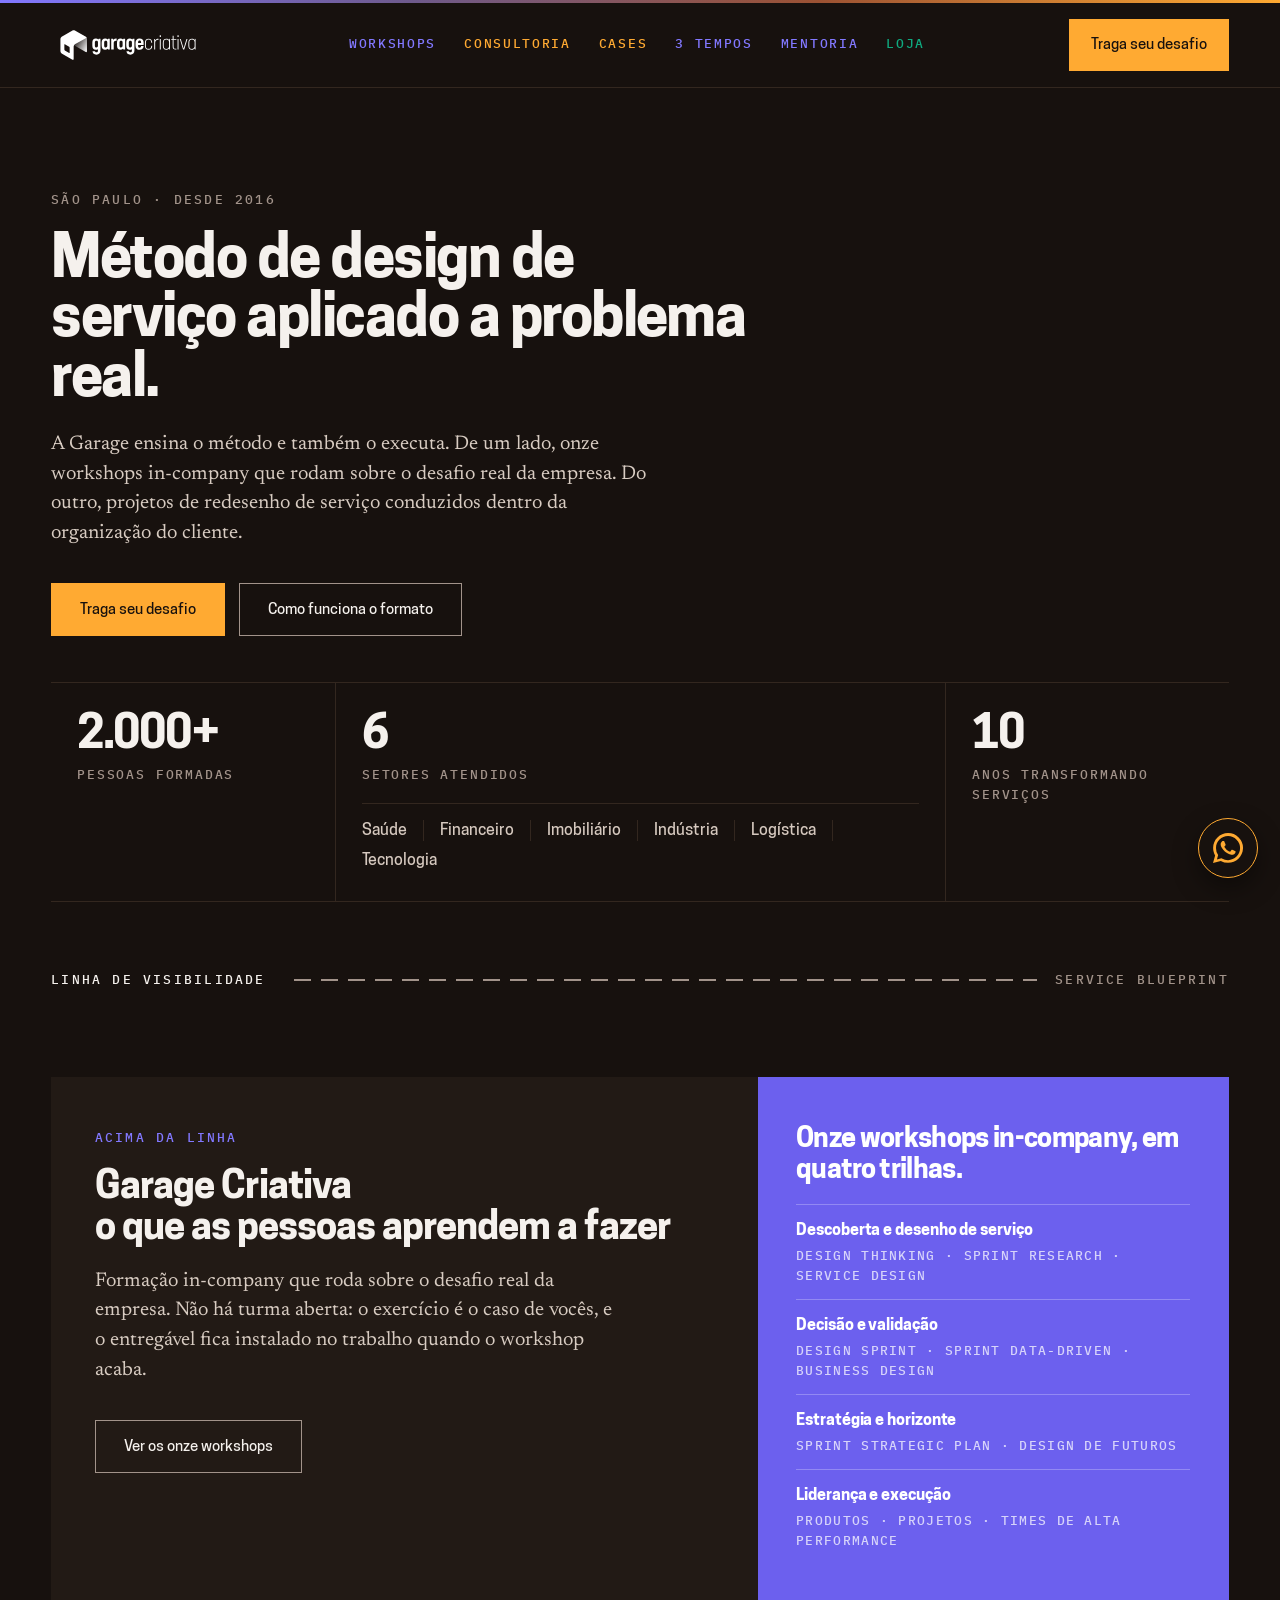
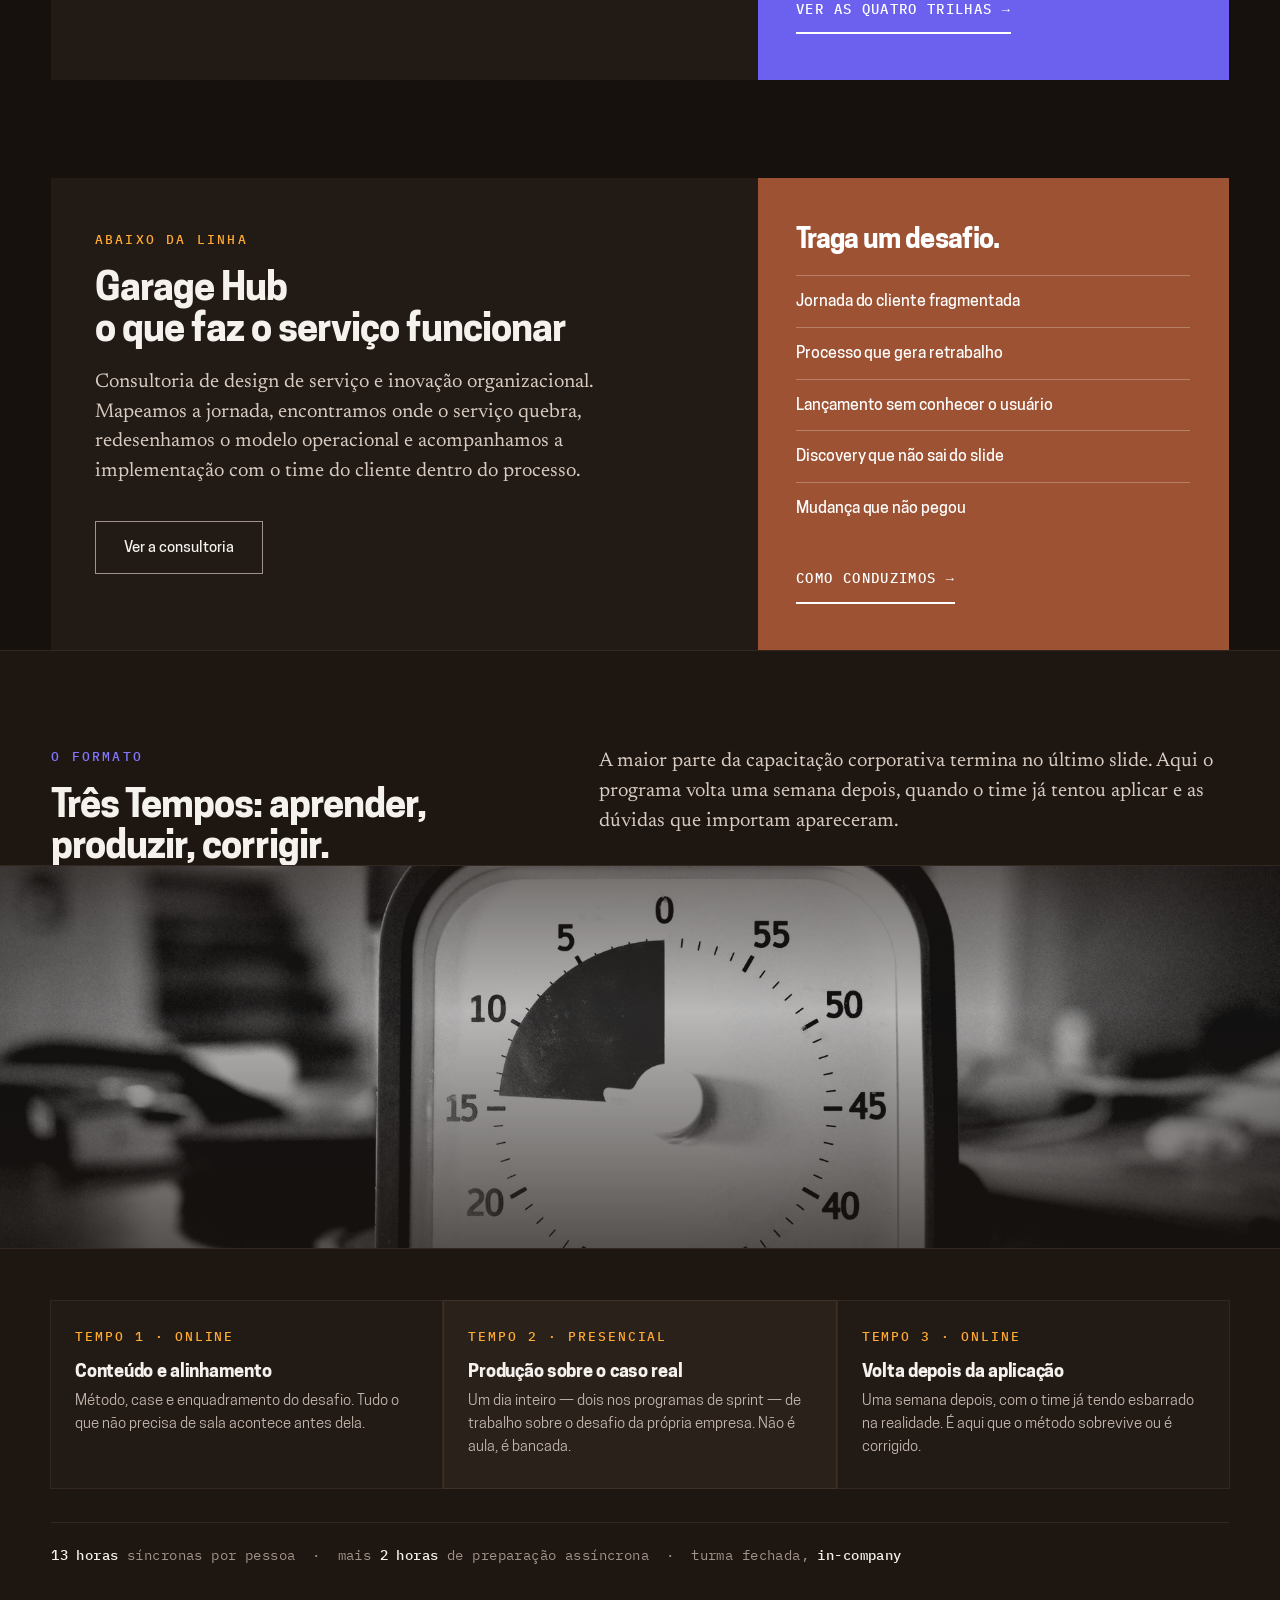
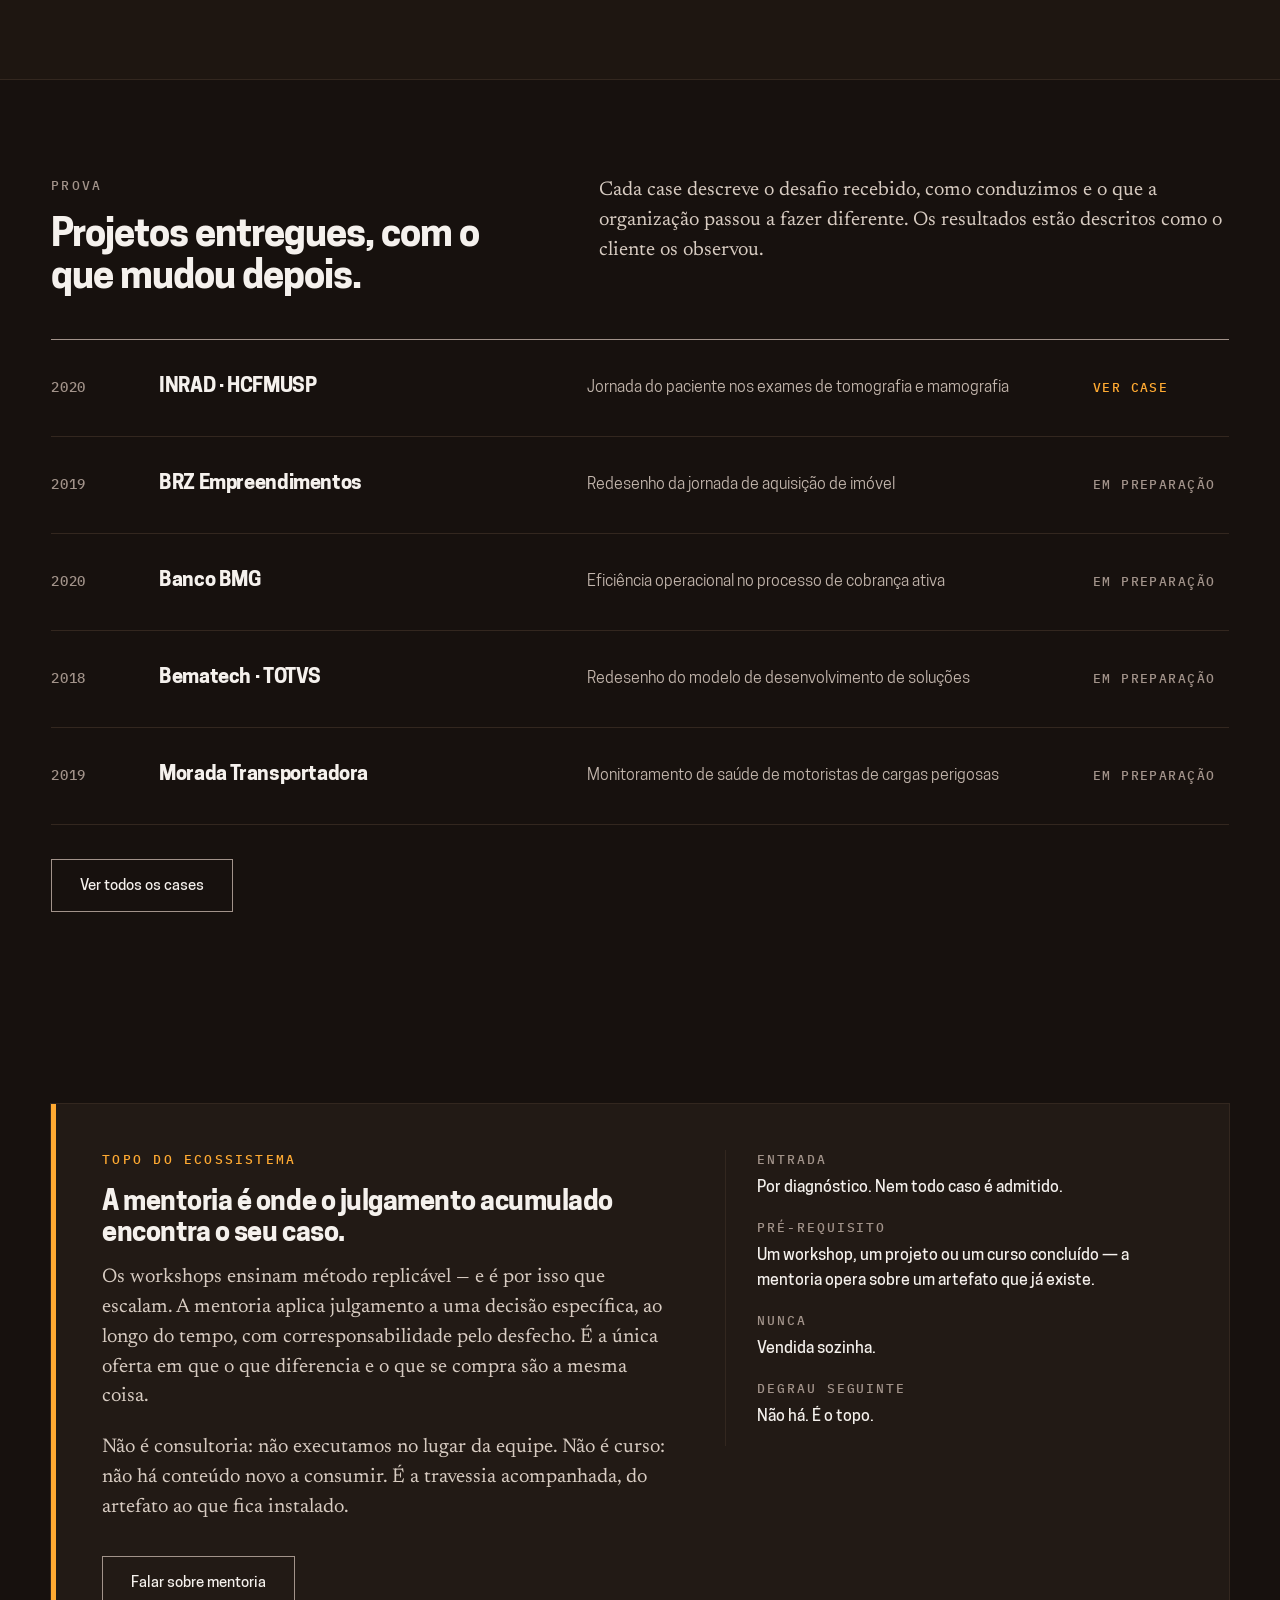
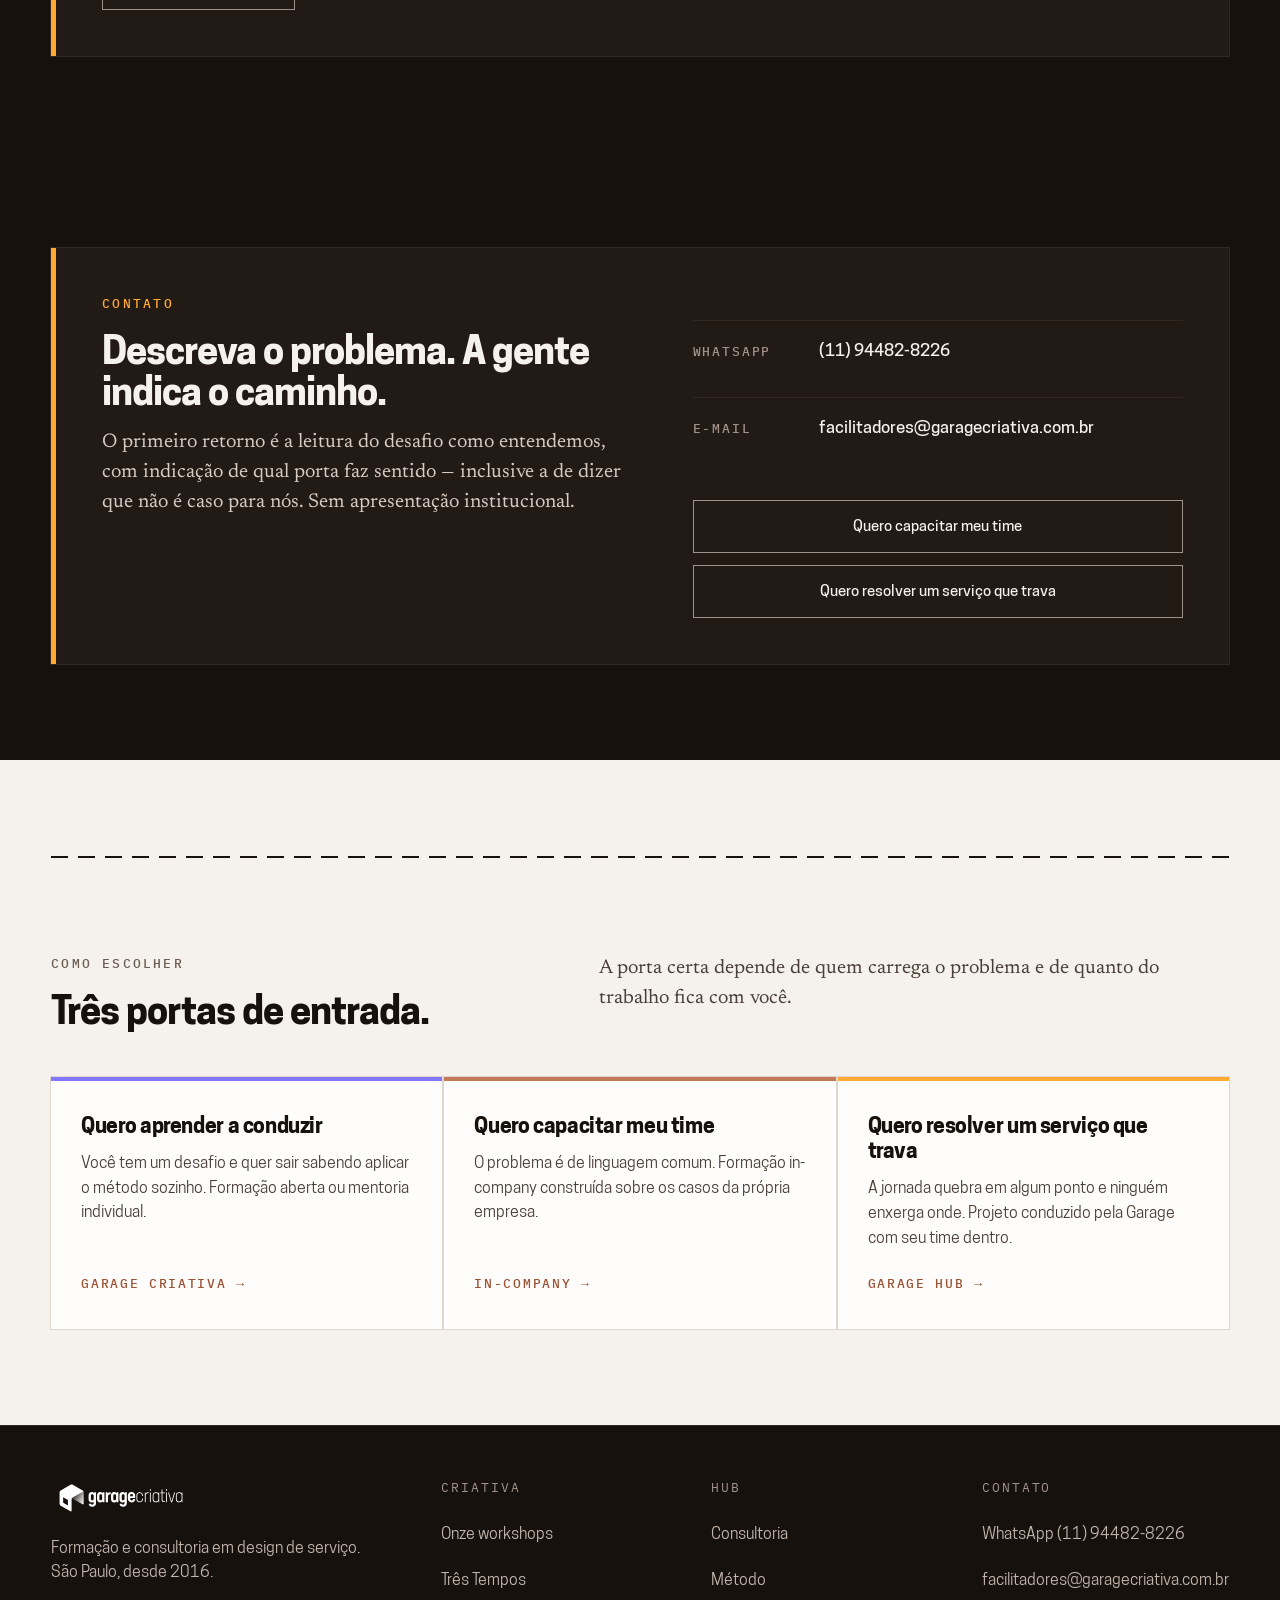
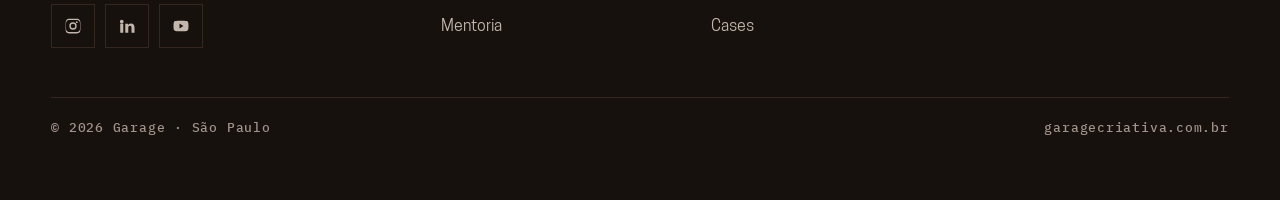
==== commit bdb5388b: "Menu: link para a loja e uma cor por mundo Acrescenta "Loja" no cabeçalho das seis páginas, apontand" ====
--- a/index.html
+++ b/index.html
@@ -36,11 +36,12 @@
     <a class="nav__logo" href="index.html" aria-label="Garage"><img src="assets/logo/gc-horizontal-negativo.svg" alt="Garage" width="158" height="44"></a>
     <nav aria-label="Principal">
       <ul class="nav__links">
-        <li><a href="workshops.html">Workshops</a></li>
-        <li><a href="hub.html">Consultoria</a></li>
-        <li><a href="cases.html">Cases</a></li>
-        <li><a href="index.html#formato">Três Tempos</a></li>
-        <li><a href="workshops.html#mentoria">Mentoria</a></li>
+        <li><a href="workshops.html" data-w="cri">Workshops</a></li>
+        <li><a href="hub.html" data-w="hub">Consultoria</a></li>
+        <li><a href="cases.html" data-w="hub">Cases</a></li>
+        <li><a href="index.html#formato" data-w="cri">3 Tempos</a></li>
+        <li><a href="workshops.html#mentoria" data-w="cri">Mentoria</a></li>
+        <li><a href="https://www.garagelab.com.br" data-w="lab">Loja</a></li>
       </ul>
     </nav>
     <a class="nav__cta" href="#contato">Traga seu desafio</a>
@@ -49,11 +50,12 @@
   </div>
   <div class="nav__panel" id="nav-panel">
     <ul>
-      <li><a href="workshops.html">Workshops</a></li>
-      <li><a href="hub.html">Consultoria</a></li>
-      <li><a href="cases.html">Cases</a></li>
-      <li><a href="index.html#formato">Três Tempos</a></li>
-      <li><a href="workshops.html#mentoria">Mentoria</a></li>
+      <li><a href="workshops.html" data-w="cri">Workshops</a></li>
+      <li><a href="hub.html" data-w="hub">Consultoria</a></li>
+      <li><a href="cases.html" data-w="hub">Cases</a></li>
+      <li><a href="index.html#formato" data-w="cri">3 Tempos</a></li>
+      <li><a href="workshops.html#mentoria" data-w="cri">Mentoria</a></li>
+      <li><a href="https://www.garagelab.com.br" data-w="lab">Loja</a></li>
     </ul>
     <a class="nav__panel-cta" href="#contato">Traga seu desafio</a>
   </div>
--- a/assets/garage.css
+++ b/assets/garage.css
@@ -31,6 +31,7 @@
   --hub:#FFAA32;
   --hub-deep:#9C5233;     /* superfície: aceita texto branco (5.72) */
   --hub-lt:#FFCC84;
+  --lab:#0FA97F;         /* Garage Labs: verde da loja, aberto para fundo escuro */
 
   /* mesa de leitura */
   --paper:#F5F1ED;
@@ -674,3 +675,13 @@
 /* contato: duas portas em vez de rótulos de formulário */
 .contato__doors{display:flex;gap:12px;flex-wrap:wrap;margin-top:26px}
 .contato__doors .btn{flex:1 1 auto;justify-content:center;text-align:center}
+
+/* ---------- menu: uma cor por mundo ---------- */
+/* Criativa, Hub e a loja são coisas diferentes; o menu diz isso antes da leitura. */
+.nav__links a[data-w="cri"],.nav__panel a[data-w="cri"]{color:var(--cri);--w:var(--cri)}
+.nav__links a[data-w="hub"],.nav__panel a[data-w="hub"]{color:var(--hub);--w:var(--hub)}
+.nav__links a[data-w="lab"],.nav__panel a[data-w="lab"]{color:var(--lab);--w:var(--lab)}
+/* estado: o branco marca "você está aqui"; o fio embaixo mantém a cor do mundo */
+.nav__links a[data-w]:hover,.nav__links a[data-w][aria-current="page"]{
+  color:var(--paper);border-bottom-color:var(--w)}
+.nav__panel a[data-w][aria-current="page"]{color:var(--paper)}
